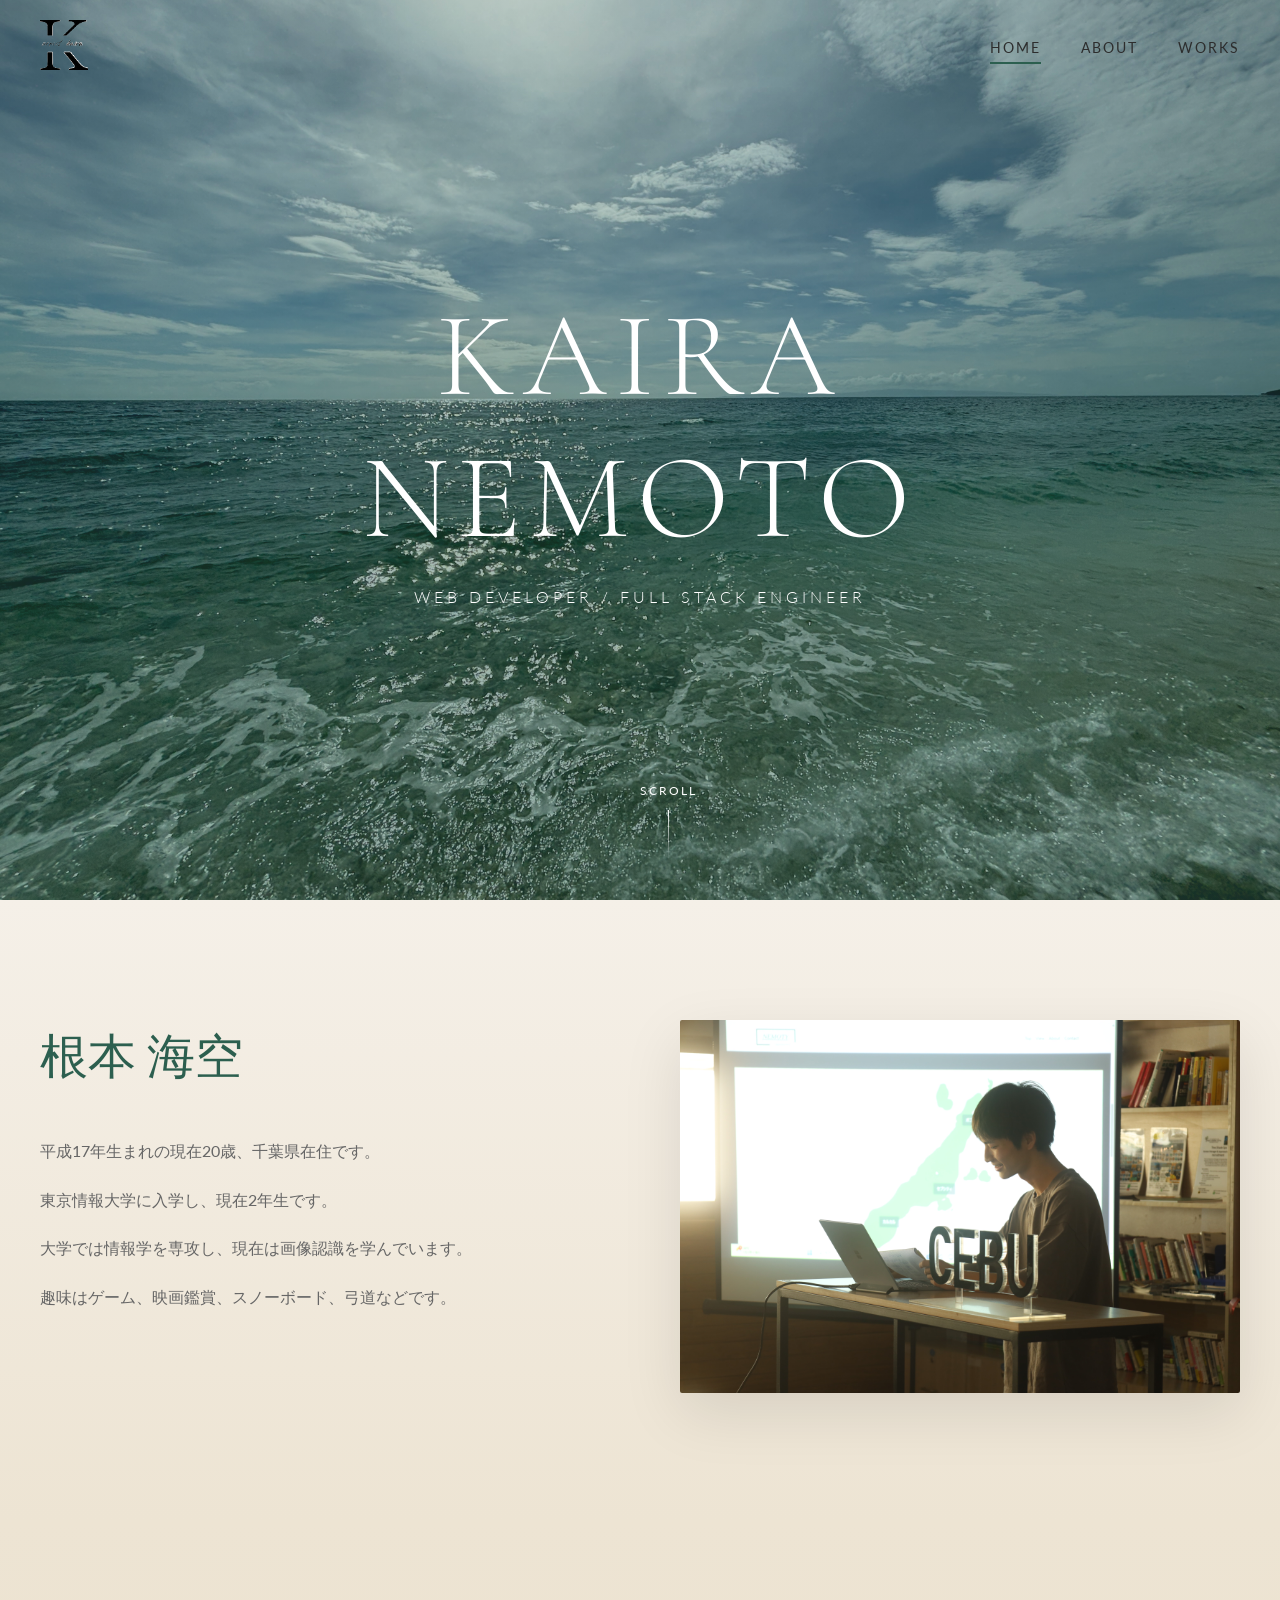
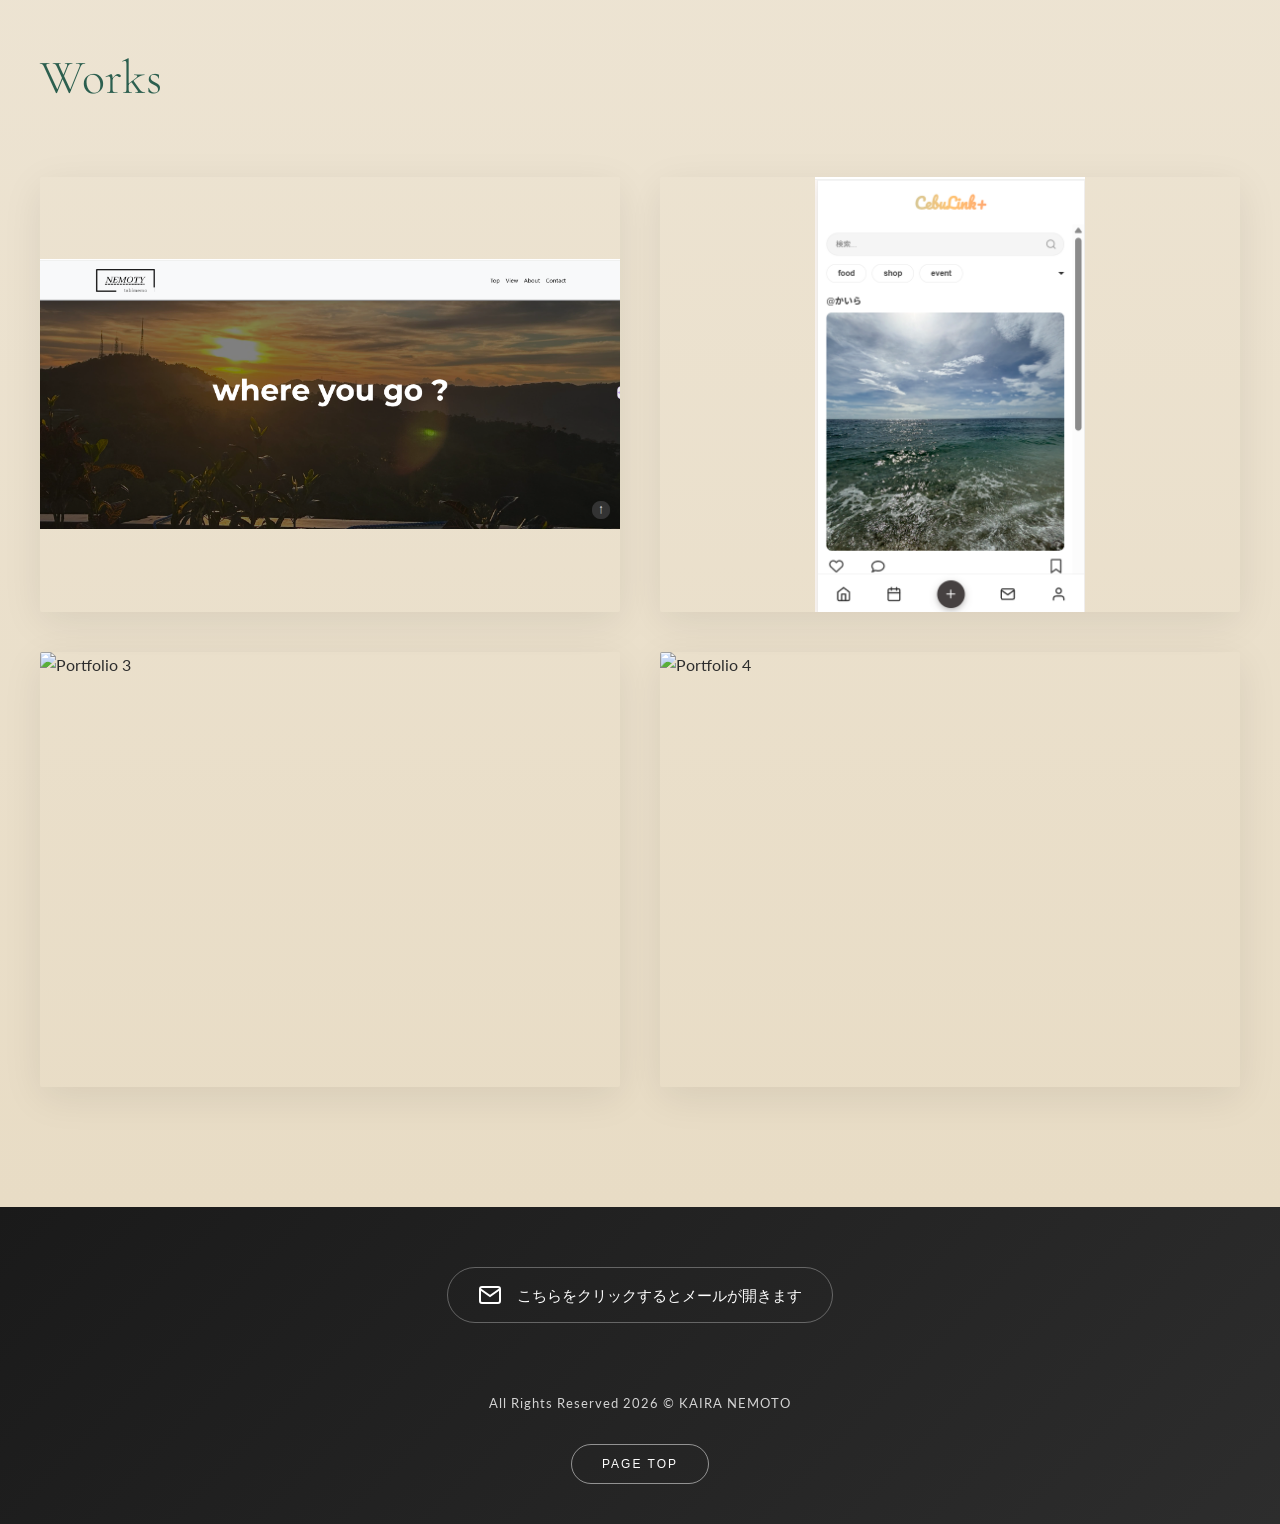
==== index.html @ 23ce1821 "Add files via upload" ====
<!DOCTYPE html>
<html lang="ja">

<head>
    <meta charset="UTF-8">
    <meta name="viewport" content="width=device-width, initial-scale=1.0">
    <title>KAIRA NEMOTO - site</title>
    <link rel="stylesheet" href="assets/css/style.css">
    <link rel="preconnect" href="https://fonts.googleapis.com">
    <link rel="preconnect" href="https://fonts.gstatic.com" crossorigin>
    <link
        href="https://fonts.googleapis.com/css2?family=Cormorant+Garamond:wght@300;400;500;600&family=Lato:wght@300;400;700&display=swap"
        rel="stylesheet">
</head>

<body>
    <!-- Loading Screen -->
    <div class="loading-screen" id="loadingScreen">
        <div class="loading-content">
            <div class="loading-spinner"></div>
        </div>
    </div>

    <!-- Header -->
    <header class="header" id="header">
        <div class="header-container">
            <a href="#home" class="logo">
                <img src="assets/img/logo.png" alt="K Logo">
            </a>
            <nav class="nav">
                <a href="#home" class="nav-link active">Home</a>
                <a href="#about" class="nav-link">About</a>
                <a href="#works" class="nav-link">Works</a>
            </nav>
        </div>
    </header>

    <!-- Main Content -->
    <main>
        <!-- Home Section -->
        <section id="home" class="hero">
            <div class="hero-image">
                <img src="assets/img/mainimg.jpeg" alt="Ocean">
            </div>
            <div class="hero-content">
                <h1 class="hero-title">
                    <span class="hero-title-line">KAIRA</span>
                    <span class="hero-title-line">NEMOTO</span>
                </h1>
                <p class="hero-subtitle">Web Developer / full stack engineer</p>
            </div>
            <div class="scroll-indicator">
                <span>Scroll</span>
                <div class="scroll-line"></div>
            </div>
        </section>

        <!-- About Section -->
        <section id="about" class="about">
            <div class="about-container">
                <div class="about-text">
                    <h2 class="section-title">根本 海空</h2>
                    <div class="about-content">
                        <p>平成17年生まれの現在20歳、千葉県在住です。</p>
                        <p>東京情報大学に入学し、現在2年生です。</p>
                        <p>大学では情報学を専攻し、現在は画像認識を学んでいます。</p>
                        <p>趣味はゲーム、映画鑑賞、スノーボード、弓道などです。</p>
                    </div>
                </div>
                <div class="about-image">
                    <img src="assets/img/about.JPG" alt="About">
                </div>
            </div>
        </section>

        <!-- Works Section -->
        <section id="works" class="works">
            <div class="works-container">
                <h2 class="section-title">Works</h2>
                <div class="works-grid">
                    <div class="work-item">
                        <div class="work-image">
                            <img src="assets/img/work1.png" alt="Portfolio 1">
                        </div>
                        <div class="work-overlay">
                            <h3>Portfolio</h3>
                            <p>300以上</p>
                            <div class="work-icons">
                                <button class="work-icon" aria-label="View">
                                    <svg width="24" height="24" viewBox="0 0 24 24" fill="none" stroke="currentColor">
                                        <circle cx="11" cy="11" r="8" />
                                        <path d="m21 21-4.35-4.35" />
                                    </svg>
                                </button>
                                <button class="work-icon" aria-label="Mobile">
                                    <svg width="24" height="24" viewBox="0 0 24 24" fill="none" stroke="currentColor">
                                        <rect x="5" y="2" width="14" height="20" rx="2" ry="2" />
                                        <line x1="12" y1="18" x2="12.01" y2="18" />
                                    </svg>
                                </button>
                                <button class="work-icon" aria-label="Like">
                                    <svg width="24" height="24" viewBox="0 0 24 24" fill="none" stroke="currentColor">
                                        <path
                                            d="M20.84 4.61a5.5 5.5 0 0 0-7.78 0L12 5.67l-1.06-1.06a5.5 5.5 0 0 0-7.78 7.78l1.06 1.06L12 21.23l7.78-7.78 1.06-1.06a5.5 5.5 0 0 0 0-7.78z" />
                                    </svg>
                                </button>
                            </div>
                        </div>
                    </div>
                    <div class="work-item">
                        <div class="work-image">
                            <img src="assets/img/work2.png" alt="Production HASU">
                        </div>
                        <div class="work-overlay">
                            <h3>PRODUCTION HASU</h3>
                            <div class="work-icons">
                                <button class="work-icon" aria-label="View">
                                    <svg width="24" height="24" viewBox="0 0 24 24" fill="none" stroke="currentColor">
                                        <circle cx="11" cy="11" r="8" />
                                        <path d="m21 21-4.35-4.35" />
                                    </svg>
                                </button>
                                <button class="work-icon" aria-label="Mobile">
                                    <svg width="24" height="24" viewBox="0 0 24 24" fill="none" stroke="currentColor">
                                        <rect x="5" y="2" width="14" height="20" rx="2" ry="2" />
                                        <line x1="12" y1="18" x2="12.01" y2="18" />
                                    </svg>
                                </button>
                                <button class="work-icon" aria-label="Like">
                                    <svg width="24" height="24" viewBox="0 0 24 24" fill="none" stroke="currentColor">
                                        <path
                                            d="M20.84 4.61a5.5 5.5 0 0 0-7.78 0L12 5.67l-1.06-1.06a5.5 5.5 0 0 0-7.78 7.78l1.06 1.06L12 21.23l7.78-7.78 1.06-1.06a5.5 5.5 0 0 0 0-7.78z" />
                                    </svg>
                                </button>
                            </div>
                        </div>
                    </div>
                    <div class="work-item">
                        <div class="work-image">
                            <img src="work3.png" alt="Portfolio 3">
                        </div>
                        <div class="work-overlay">
                            <h3>Portfolio 3</h3>
                            <p>Coming Soon</p>
                            <div class="work-icons">
                                <button class="work-icon" aria-label="View">
                                    <svg width="24" height="24" viewBox="0 0 24 24" fill="none" stroke="currentColor">
                                        <circle cx="11" cy="11" r="8" />
                                        <path d="m21 21-4.35-4.35" />
                                    </svg>
                                </button>
                                <button class="work-icon" aria-label="Mobile">
                                    <svg width="24" height="24" viewBox="0 0 24 24" fill="none" stroke="currentColor">
                                        <rect x="5" y="2" width="14" height="20" rx="2" ry="2" />
                                        <line x1="12" y1="18" x2="12.01" y2="18" />
                                    </svg>
                                </button>
                                <button class="work-icon" aria-label="Like">
                                    <svg width="24" height="24" viewBox="0 0 24 24" fill="none" stroke="currentColor">
                                        <path
                                            d="M20.84 4.61a5.5 5.5 0 0 0-7.78 0L12 5.67l-1.06-1.06a5.5 5.5 0 0 0-7.78 7.78l1.06 1.06L12 21.23l7.78-7.78 1.06-1.06a5.5 5.5 0 0 0 0-7.78z" />
                                    </svg>
                                </button>
                            </div>
                        </div>
                    </div>
                    <div class="work-item">
                        <div class="work-image">
                            <img src="work4.png" alt="Portfolio 4">
                        </div>
                        <div class="work-overlay">
                            <h3>Portfolio 4</h3>
                            <p>In Progress</p>
                            <div class="work-icons">
                                <button class="work-icon" aria-label="View">
                                    <svg width="24" height="24" viewBox="0 0 24 24" fill="none" stroke="currentColor">
                                        <circle cx="11" cy="11" r="8" />
                                        <path d="m21 21-4.35-4.35" />
                                    </svg>
                                </button>
                                <button class="work-icon" aria-label="Mobile">
                                    <svg width="24" height="24" viewBox="0 0 24 24" fill="none" stroke="currentColor">
                                        <rect x="5" y="2" width="14" height="20" rx="2" ry="2" />
                                        <line x1="12" y1="18" x2="12.01" y2="18" />
                                    </svg>
                                </button>
                                <button class="work-icon" aria-label="Like">
                                    <svg width="24" height="24" viewBox="0 0 24 24" fill="none" stroke="currentColor">
                                        <path
                                            d="M20.84 4.61a5.5 5.5 0 0 0-7.78 0L12 5.67l-1.06-1.06a5.5 5.5 0 0 0-7.78 7.78l1.06 1.06L12 21.23l7.78-7.78 1.06-1.06a5.5 5.5 0 0 0 0-7.78z" />
                                    </svg>
                                </button>
                            </div>
                        </div>
                    </div>
                </div>
            </div>
        </section>
    </main>

    <!-- Footer -->
    <footer class="footer">
        <div class="footer-container">
            <a href="mailto:j24263nk@edu.tuis.ac.jp" class="footer-email">
                <svg class="email-icon" width="32" height="32" viewBox="0 0 24 24" fill="none" stroke="currentColor">
                    <path d="M4 4h16c1.1 0 2 .9 2 2v12c0 1.1-.9 2-2 2H4c-1.1 0-2-.9-2-2V6c0-1.1.9-2 2-2z" />
                    <polyline points="22,6 12,13 2,6" />
                </svg>
                <span>こちらをクリックするとメールが開きます</span>
            </a>
            <p class="copyright">All Rights Reserved 2026 © KAIRA NEMOTO</p>
            <button class="page-top" id="pageTop">Page Top</button>
        </div>
    </footer>

    <script src="assets/js/script.js"></script>
</body>

</html>
---- assets/css/style.css ----
:root {
    --color-primary: #2c5f4f;
    --color-secondary: #7ba393;
    --color-accent: #d4a574;
    --color-text: #2d2d2d;
    --color-text-light: #666;
    --color-bg: #fdfbf7;
    --color-white: #ffffff;
    --font-display: 'Cormorant Garamond', serif;
    --font-body: 'Lato', sans-serif;
    --transition: all 0.6s cubic-bezier(0.16, 1, 0.3, 1);
}

* {
    margin: 0;
    padding: 0;
    box-sizing: border-box;
}

html {
    scroll-behavior: smooth;
}

body {
    font-family: var(--font-body);
    color: var(--color-text);
    background-color: var(--color-bg);
    line-height: 1.6;
    overflow-x: hidden;
}

/* Loading Screen */
.loading-screen {
    position: fixed;
    top: 0;
    left: 0;
    width: 100%;
    height: 100vh;
    background: linear-gradient(180deg, rgba(44, 95, 79, 0.25) 0%, rgba(44, 95, 79, 0.45) 100%);
    backdrop-filter: blur(10px);
    display: flex;
    align-items: center;
    justify-content: center;
    z-index: 9999;
    transition: opacity 0.8s ease, visibility 0.8s ease;
    overflow: hidden;
}

.loading-screen.hidden {
    opacity: 0;
    visibility: hidden;
}

.loading-screen.hidden {
    opacity: 0;
}

.loading-screen.hidden .loading-content {
    opacity: 0;
    transform: scale(0.98);
}

.loading-content {
    text-align: center;
    position: relative;
    z-index: 2;
    transition: opacity 0.6s ease, transform 0.6s ease;
}

.loading-spinner {
    margin-top: 30px;
    width: 50px;
    height: 50px;
    border: 3px solid var(--color-secondary);
    border-top-color: var(--color-primary);
    border-radius: 50%;
    animation: spin 1s linear infinite;
    margin-left: auto;
    margin-right: auto;
}

@keyframes spin {
    to {
        transform: rotate(360deg);
    }
}

/* Header */
.header {
    position: fixed;
    top: 0;
    left: 0;
    width: 100%;
    z-index: 1000;
    padding: 20px 0;
    background-color: transparent;
    transition: var(--transition);
}

.header.scrolled {
    background-color: rgba(253, 251, 247, 0.95);
    backdrop-filter: blur(10px);
    box-shadow: 0 2px 20px rgba(0, 0, 0, 0.05);
    padding: 15px 0;
}

.header-container {
    max-width: 1400px;
    margin: 0 auto;
    padding: 0 40px;
    display: flex;
    justify-content: space-between;
    align-items: center;
}

.logo img {
    height: 50px;
    width: auto;
    transition: var(--transition);
}

.header.scrolled .logo img {
    height: 40px;
}

.nav {
    display: flex;
    gap: 40px;
}

.nav-link {
    color: var(--color-text);
    text-decoration: none;
    font-size: 14px;
    letter-spacing: 2px;
    text-transform: uppercase;
    font-weight: 400;
    position: relative;
    transition: var(--transition);
}

.nav-link::after {
    content: '';
    position: absolute;
    bottom: -5px;
    left: 0;
    width: 0;
    height: 2px;
    background-color: var(--color-primary);
    transition: var(--transition);
}

.nav-link:hover::after,
.nav-link.active::after {
    width: 100%;
}

/* Hero Section */
.hero {
    position: relative;
    height: 100vh;
    display: flex;
    align-items: center;
    justify-content: center;
    overflow: hidden;
}

.hero-image {
    position: absolute;
    top: 0;
    left: 0;
    width: 100%;
    height: 100%;
    z-index: 1;
}

.hero-image::after {
    content: '';
    position: absolute;
    top: 0;
    left: 0;
    width: 100%;
    height: 100%;
    background: linear-gradient(180deg, rgba(44, 95, 79, 0.3) 0%, rgba(44, 95, 79, 0.5) 100%);
}

.hero-image img {
    width: 100%;
    height: 100%;
    object-fit: cover;
    animation: slowZoom 20s ease infinite alternate;
}

@keyframes slowZoom {
    0% {
        transform: scale(1);
    }
    100% {
        transform: scale(1.1);
    }
}

.hero-content {
    position: relative;
    z-index: 2;
    text-align: center;
    color: var(--color-white);
}

.hero-title {
    font-family: var(--font-display);
    font-size: clamp(60px, 10vw, 120px);
    font-weight: 300;
    letter-spacing: 8px;
    line-height: 1.1;
    margin-bottom: 20px;
    display: flex;
    flex-direction: column;
    gap: 10px;
}

.hero-title-line {
    display: block;
    animation: fadeInUp 1s ease forwards;
    opacity: 0;
}

.hero-title-line:nth-child(1) {
    animation-delay: 0.3s;
}

.hero-title-line:nth-child(2) {
    animation-delay: 0.5s;
}

@keyframes fadeInUp {
    from {
        opacity: 0;
        transform: translateY(30px);
    }
    to {
        opacity: 1;
        transform: translateY(0);
    }
}

.hero-subtitle {
    font-size: 16px;
    letter-spacing: 4px;
    text-transform: uppercase;
    font-weight: 300;
    animation: fadeInUp 1s ease 0.7s forwards;
    opacity: 0;
}

.scroll-indicator {
    position: absolute;
    bottom: 40px;
    left: 50%;
    transform: translateX(-50%);
    z-index: 2;
    color: var(--color-white);
    display: flex;
    flex-direction: column;
    align-items: center;
    gap: 10px;
    animation: fadeInUp 1s ease 1s forwards;
    opacity: 0;
}

.scroll-indicator span {
    font-size: 12px;
    letter-spacing: 2px;
    text-transform: uppercase;
}

.scroll-line {
    width: 1px;
    height: 50px;
    background: linear-gradient(180deg, var(--color-white) 0%, transparent 100%);
    animation: scrollDown 2s ease infinite;
}

@keyframes scrollDown {
    0% {
        transform: translateY(0);
        opacity: 0;
    }
    50% {
        opacity: 1;
    }
    100% {
        transform: translateY(20px);
        opacity: 0;
    }
}

/* About Section */
.about {
    padding: 120px 40px;
    background: linear-gradient(180deg, #f5f0e8 0%, #ede4d3 100%);
}

.about-container {
    max-width: 1200px;
    margin: 0 auto;
    display: grid;
    grid-template-columns: 1fr 1fr;
    gap: 80px;
    align-items: start;
}

.section-title {
    font-family: var(--font-display);
    font-size: clamp(36px, 5vw, 48px);
    font-weight: 300;
    margin-bottom: 40px;
    color: var(--color-primary);
}

.about-content p {
    margin-bottom: 20px;
    font-size: 16px;
    line-height: 1.8;
    color: var(--color-text-light);
}

.about-details {
    margin-top: 50px;
    display: flex;
    flex-direction: column;
    gap: 30px;
}

.detail-item h3 {
    font-family: var(--font-body);
    font-size: 14px;
    font-weight: 700;
    letter-spacing: 2px;
    text-transform: uppercase;
    color: var(--color-primary);
    margin-bottom: 8px;
}

.detail-item p {
    margin: 0;
    font-size: 15px;
}

.about-image {
    position: sticky;
    top: 100px;
}

.about-image img {
    width: 100%;
    height: auto;
    object-fit: cover;
    border-radius: 2px;
    box-shadow: 0 20px 60px rgba(0, 0, 0, 0.1);
}

/* Works Section */
.works {
    padding: 120px 40px;
    background: linear-gradient(180deg, #ede4d3 0%, #e8dcc5 100%);
}

.works-container {
    max-width: 1400px;
    margin: 0 auto;
}

.works-grid {
    display: grid;
    grid-template-columns: repeat(2, 1fr);
    gap: 40px;
    margin-top: 60px;
}

.work-item {
    position: relative;
    aspect-ratio: 4/3;
    overflow: hidden;
    cursor: pointer;
    border-radius: 2px;
    box-shadow: 0 10px 40px rgba(0, 0, 0, 0.08);
    transition: var(--transition);
}

.work-item:hover {
    transform: translateY(-10px);
    box-shadow: 0 20px 60px rgba(0, 0, 0, 0.15);
}

.work-image {
    width: 100%;
    height: 100%;
}

.work-image img {
    width: 100%;
    height: 100%;
    object-fit: contain;
    transition: var(--transition);
}

.work-item:hover .work-image img {
    transform: scale(1.05);
}

.work-overlay {
    position: absolute;
    top: 0;
    left: 0;
    width: 100%;
    height: 100%;
    background: linear-gradient(180deg, rgba(44, 95, 79, 0.8) 0%, rgba(44, 95, 79, 0.95) 100%);
    display: flex;
    flex-direction: column;
    align-items: center;
    justify-content: center;
    gap: 15px;
    opacity: 0;
    transition: var(--transition);
    padding: 30px;
}

.work-item:hover .work-overlay {
    opacity: 1;
}

.work-overlay h3 {
    font-family: var(--font-display);
    font-size: 28px;
    font-weight: 400;
    color: var(--color-white);
    text-align: center;
}

.work-overlay p {
    font-size: 14px;
    color: rgba(255, 255, 255, 0.8);
    letter-spacing: 1px;
}

.work-icons {
    display: flex;
    gap: 20px;
    margin-top: 20px;
}

.work-icon {
    width: 44px;
    height: 44px;
    border: 1px solid rgba(255, 255, 255, 0.3);
    background-color: transparent;
    border-radius: 50%;
    display: flex;
    align-items: center;
    justify-content: center;
    color: var(--color-white);
    cursor: pointer;
    transition: var(--transition);
}

.work-icon:hover {
    background-color: var(--color-white);
    color: var(--color-primary);
    border-color: var(--color-white);
    transform: scale(1.1);
}

.work-icon svg {
    width: 20px;
    height: 20px;
    stroke-width: 2;
}

/* Footer */
.footer {
    background: linear-gradient(135deg, #1a1a1a 0%, #2d2d2d 100%);
    padding: 60px 40px 40px;
    color: var(--color-white);
    font-family: var(--font-body);
}

.footer-container {
    max-width: 1200px;
    margin: 0 auto;
    text-align: center;
}

.footer-email {
    display: inline-flex;
    align-items: center;
    gap: 15px;
    color: var(--color-white);
    text-decoration: none;
    font-size: 15px;
    margin-bottom: 30px;
    transition: var(--transition);
    padding: 15px 30px;
    border: 1px solid rgba(255, 255, 255, 0.3);
    border-radius: 50px;
}

.footer-email:hover {
    background-color: rgba(255, 255, 255, 0.1);
    transform: translateY(-3px);
}

.email-icon {
    width: 24px;
    height: 24px;
    stroke-width: 2;
}

.copyright {
    font-size: 13px;
    margin-top: 40px;
    opacity: 0.8;
    letter-spacing: 1px;
}

.page-top {
    margin-top: 30px;
    padding: 12px 30px;
    background-color: transparent;
    border: 1px solid rgba(255, 255, 255, 0.5);
    color: var(--color-white);
    font-size: 12px;
    letter-spacing: 2px;
    text-transform: uppercase;
    cursor: pointer;
    transition: var(--transition);
    border-radius: 30px;
}

.page-top:hover {
    background-color: var(--color-white);
    color: #1a1a1a;
    transform: translateY(-3px);
}

/* Responsive */
@media (max-width: 1024px) {
    .about-container {
        grid-template-columns: 1fr;
        gap: 50px;
    }
    
    .about-image {
        position: relative;
        top: 0;
    }
    
    .works-grid {
        grid-template-columns: 1fr;
    }
}

@media (max-width: 768px) {
    .header-container {
        padding: 0 20px;
    }
    
    .nav {
        gap: 20px;
    }
    
    .nav-link {
        font-size: 12px;
    }
    
    .hero-title {
        letter-spacing: 4px;
    }
    
    .about,
    .works {
        padding: 80px 20px;
    }
    
    .works-grid {
        gap: 30px;
    }
    
    .footer {
        padding: 40px 20px 30px;
    }
}
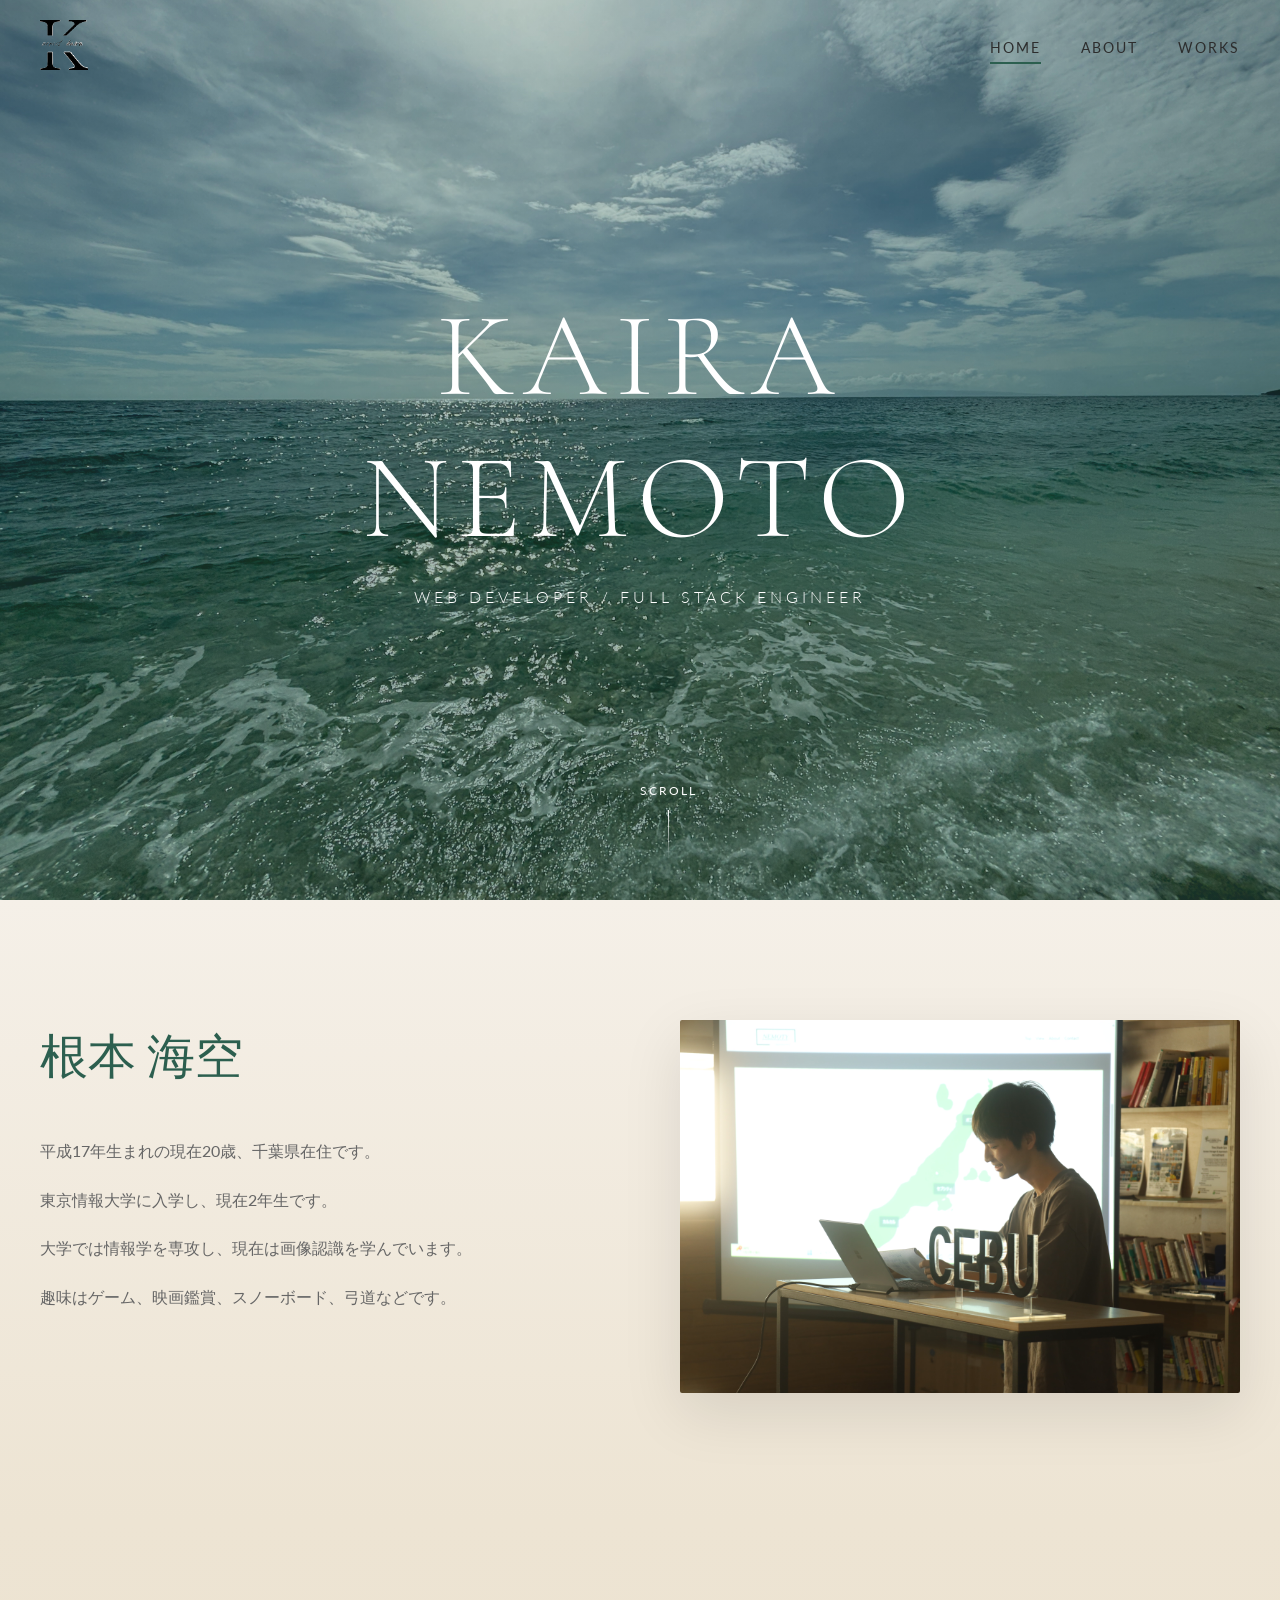
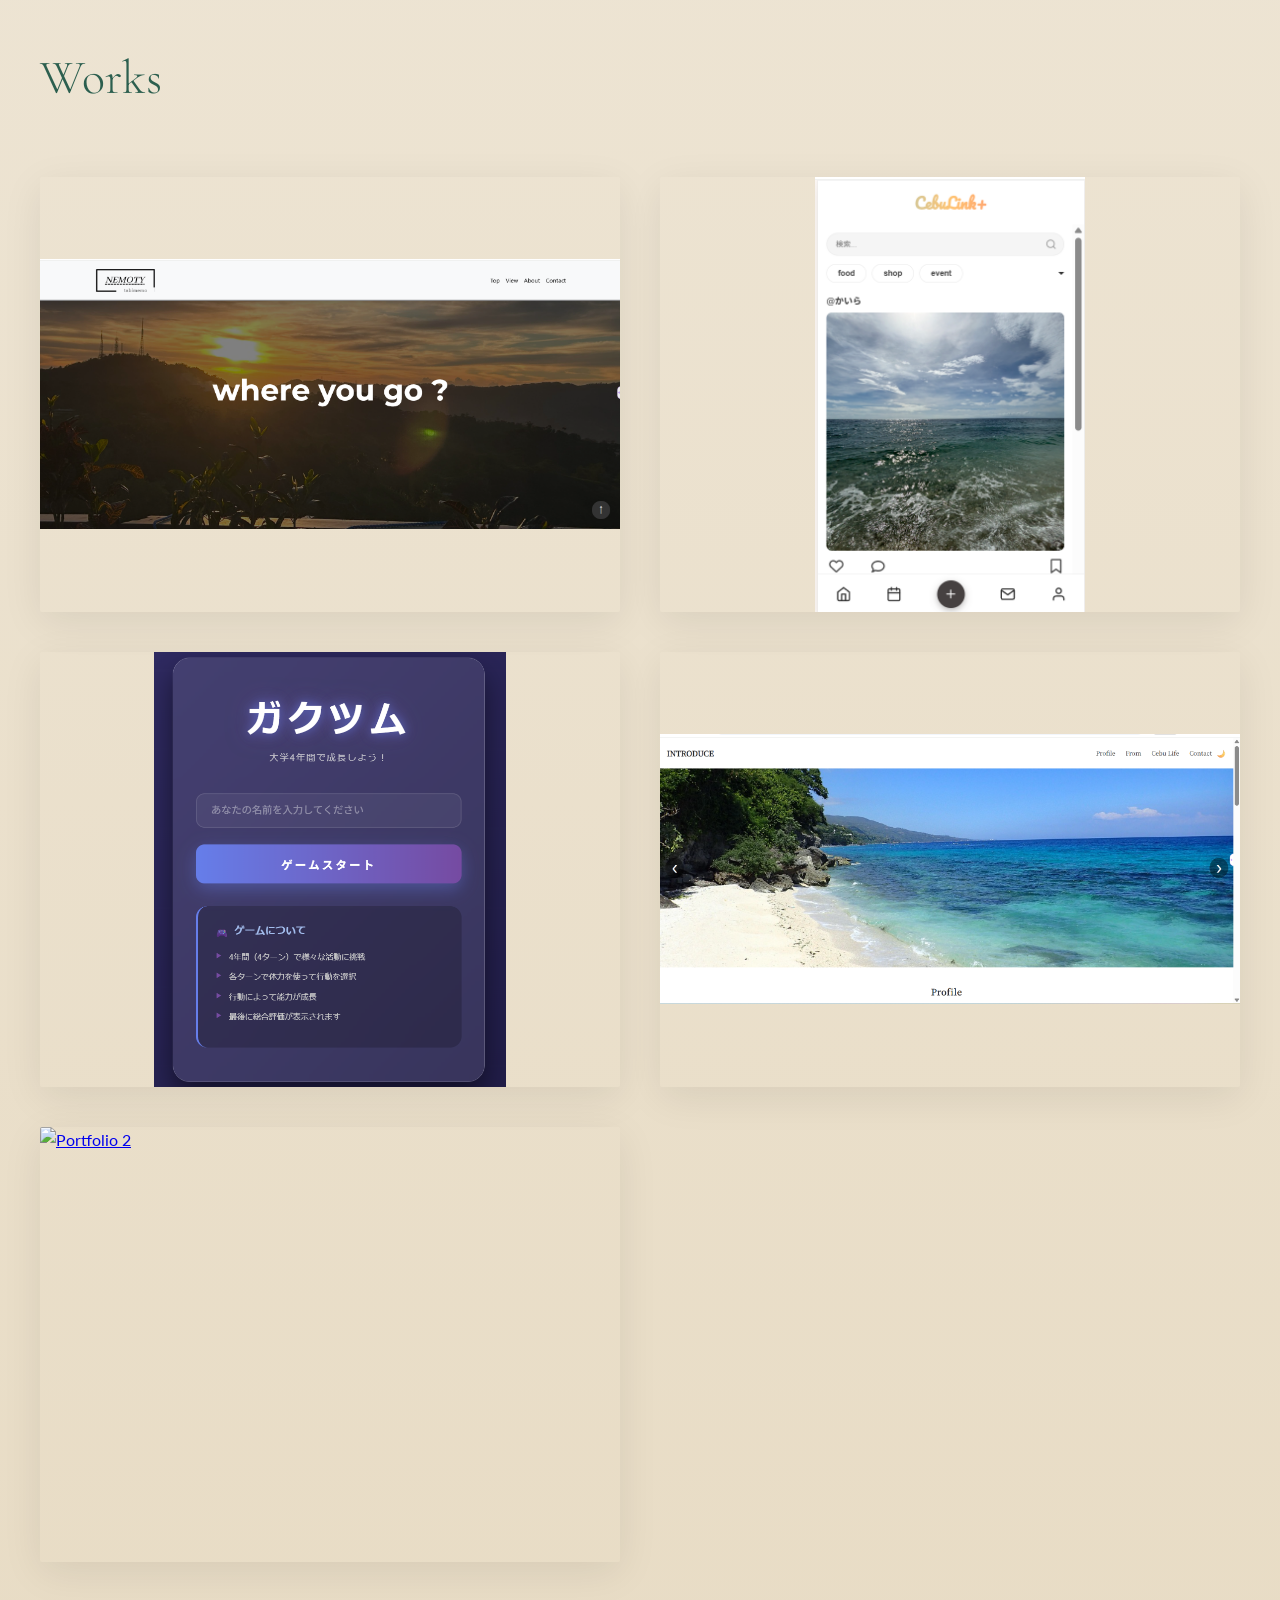
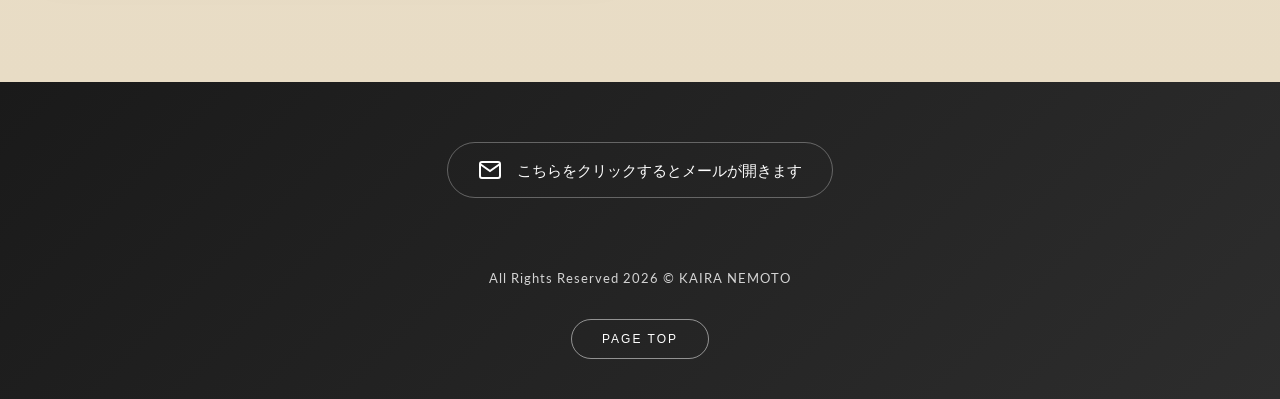
==== commit 4f5b8395: "repair syusei" ====
--- a/index.html
+++ b/index.html
@@ -1,219 +1,244 @@
-<!DOCTYPE html>
+<!doctype html>
 <html lang="ja">
-
-<head>
-    <meta charset="UTF-8">
-    <meta name="viewport" content="width=device-width, initial-scale=1.0">
+  <head>
+    <meta charset="UTF-8" />
+    <meta name="viewport" content="width=device-width, initial-scale=1.0" />
     <title>KAIRA NEMOTO - site</title>
-    <link rel="stylesheet" href="assets/css/style.css">
-    <link rel="preconnect" href="https://fonts.googleapis.com">
-    <link rel="preconnect" href="https://fonts.gstatic.com" crossorigin>
+    <link rel="stylesheet" href="assets/css/style.css" />
+    <link rel="preconnect" href="https://fonts.googleapis.com" />
+    <link rel="preconnect" href="https://fonts.gstatic.com" crossorigin />
     <link
-        href="https://fonts.googleapis.com/css2?family=Cormorant+Garamond:wght@300;400;500;600&family=Lato:wght@300;400;700&display=swap"
-        rel="stylesheet">
-</head>
-
-<body>
+      href="https://fonts.googleapis.com/css2?family=Cormorant+Garamond:wght@300;400;500;600&family=Lato:wght@300;400;700&display=swap"
+      rel="stylesheet"
+    />
+  </head>
+
+  <body>
     <!-- Loading Screen -->
     <div class="loading-screen" id="loadingScreen">
-        <div class="loading-content">
-            <div class="loading-spinner"></div>
-        </div>
+      <div class="loading-content">
+        <div class="loading-spinner"></div>
+      </div>
     </div>
-
     <!-- Header -->
     <header class="header" id="header">
-        <div class="header-container">
-            <a href="#home" class="logo">
-                <img src="assets/img/logo.png" alt="K Logo">
-            </a>
-            <nav class="nav">
-                <a href="#home" class="nav-link active">Home</a>
-                <a href="#about" class="nav-link">About</a>
-                <a href="#works" class="nav-link">Works</a>
-            </nav>
-        </div>
+      <div class="header-container">
+        <a href="#home" class="logo">
+          <img src="assets/img/logo.png" alt="K Logo" />
+        </a>
+        <nav class="nav">
+          <a href="#home" class="nav-link active">Home</a>
+          <a href="#about" class="nav-link">About</a>
+          <a href="#works" class="nav-link">Works</a>
+        </nav>
+      </div>
     </header>
 
     <!-- Main Content -->
     <main>
-        <!-- Home Section -->
-        <section id="home" class="hero">
-            <div class="hero-image">
-                <img src="assets/img/mainimg.jpeg" alt="Ocean">
+      <!-- Home Section -->
+      <section id="home" class="hero">
+        <div class="hero-image">
+          <img src="assets/img/mainimg.jpeg" alt="Ocean" />
+        </div>
+        <div class="hero-content">
+          <h1 class="hero-title">
+            <span class="hero-title-line">KAIRA</span>
+            <span class="hero-title-line">NEMOTO</span>
+          </h1>
+          <p class="hero-subtitle">Web Developer / full stack engineer</p>
+        </div>
+        <div class="scroll-indicator">
+          <span>Scroll</span>
+          <div class="scroll-line"></div>
+        </div>
+      </section>
+
+      <!-- About Section -->
+      <section id="about" class="about">
+        <div class="about-container">
+          <div class="about-text">
+            <h2 class="section-title">根本 海空</h2>
+            <div class="about-content">
+              <p>平成17年生まれの現在20歳、千葉県在住です。</p>
+              <p>東京情報大学に入学し、現在2年生です。</p>
+              <p>大学では情報学を専攻し、現在は画像認識を学んでいます。</p>
+              <p>趣味はゲーム、映画鑑賞、スノーボード、弓道などです。</p>
             </div>
-            <div class="hero-content">
-                <h1 class="hero-title">
-                    <span class="hero-title-line">KAIRA</span>
-                    <span class="hero-title-line">NEMOTO</span>
-                </h1>
-                <p class="hero-subtitle">Web Developer / full stack engineer</p>
+          </div>
+          <div class="about-image">
+            <img src="assets/img/about.JPG" alt="About" />
+          </div>
+        </div>
+      </section>
+
+      <!-- Works Section -->
+      <section id="works" class="works">
+        <div class="works-container">
+          <h2 class="section-title">Works</h2>
+          <div class="works-grid">
+            <a href="assets/next/work1.html">
+              <div class="work-item">
+                <div class="work-image">
+                  <img src="assets/img/work1.png" alt="Portfolio 1" />
+                </div>
+                <div class="work-overlay">
+                  <h3>my website</h3>
+                  <p>フィリピン（セブ）紹介サイト</p>
+                </div>
+              </div>
+            </a>
+            <a href="assets/next/work2.html">
+              <div class="work-item">
+                <div class="work-image">
+                  <img src="assets/img/work2.png" alt="Portfolio 2" />
+                </div>
+                <div class="work-overlay">
+                  <h3>Cebulink+</h3>
+                  <p>留学生専用SNS</p>
+                </div>
+              </div>
+            </a>
+            <a href="assets/next/work3.html">
+            <div class="work-item">
+              <div class="work-image">
+                <img src="assets/img/work3.png" alt="Portfolio 3" />
+              </div>
+              <div class="work-overlay">
+                <h3>Portfolio 3</h3>
+                <p>Coming Soon</p>
+                <div class="work-icons">
+                  <button class="work-icon" aria-label="View">
+                    <svg
+                      width="24"
+                      height="24"
+                      viewBox="0 0 24 24"
+                      fill="none"
+                      stroke="currentColor"
+                    >
+                      <circle cx="11" cy="11" r="8" />
+                      <path d="m21 21-4.35-4.35" />
+                    </svg>
+                  </button>
+                  <button class="work-icon" aria-label="Mobile">
+                    <svg
+                      width="24"
+                      height="24"
+                      viewBox="0 0 24 24"
+                      fill="none"
+                      stroke="currentColor"
+                    >
+                      <rect x="5" y="2" width="14" height="20" rx="2" ry="2" />
+                      <line x1="12" y1="18" x2="12.01" y2="18" />
+                    </svg>
+                  </button>
+                  <button class="work-icon" aria-label="Like">
+                    <svg
+                      width="24"
+                      height="24"
+                      viewBox="0 0 24 24"
+                      fill="none"
+                      stroke="currentColor"
+                    >
+                      <path
+                        d="M20.84 4.61a5.5 5.5 0 0 0-7.78 0L12 5.67l-1.06-1.06a5.5 5.5 0 0 0-7.78 7.78l1.06 1.06L12 21.23l7.78-7.78 1.06-1.06a5.5 5.5 0 0 0 0-7.78z"
+                      />
+                    </svg>
+                  </button>
+                </div>
+              </div>
             </div>
-            <div class="scroll-indicator">
-                <span>Scroll</span>
-                <div class="scroll-line"></div>
+            </a>
+            <a href="assets/next/work4.html">
+            <div class="work-item">
+              <div class="work-image">
+                <img src="assets/img/work4.png" alt="Portfolio 4" />
+              </div>
+              <div class="work-overlay">
+                <h3>Portfolio 4</h3>
+                <p>Coming soon</p>
+                <div class="work-icons">
+                  <button class="work-icon" aria-label="View">
+                    <svg
+                      width="24"
+                      height="24"
+                      viewBox="0 0 24 24"
+                      fill="none"
+                      stroke="currentColor"
+                    >
+                      <circle cx="11" cy="11" r="8" />
+                      <path d="m21 21-4.35-4.35" />
+                    </svg>
+                  </button>
+                  <button class="work-icon" aria-label="Mobile">
+                    <svg
+                      width="24"
+                      height="24"
+                      viewBox="0 0 24 24"
+                      fill="none"
+                      stroke="currentColor"
+                    >
+                      <rect x="5" y="2" width="14" height="20" rx="2" ry="2" />
+                      <line x1="12" y1="18" x2="12.01" y2="18" />
+                    </svg>
+                  </button>
+                  <button class="work-icon" aria-label="Like">
+                    <svg
+                      width="24"
+                      height="24"
+                      viewBox="0 0 24 24"
+                      fill="none"
+                      stroke="currentColor"
+                    >
+                      <path
+                        d="M20.84 4.61a5.5 5.5 0 0 0-7.78 0L12 5.67l-1.06-1.06a5.5 5.5 0 0 0-7.78 7.78l1.06 1.06L12 21.23l7.78-7.78 1.06-1.06a5.5 5.5 0 0 0 0-7.78z"
+                      />
+                    </svg>
+                  </button>
+                </div>
+              </div>
             </div>
-        </section>
-
-        <!-- About Section -->
-        <section id="about" class="about">
-            <div class="about-container">
-                <div class="about-text">
-                    <h2 class="section-title">根本 海空</h2>
-                    <div class="about-content">
-                        <p>平成17年生まれの現在20歳、千葉県在住です。</p>
-                        <p>東京情報大学に入学し、現在2年生です。</p>
-                        <p>大学では情報学を専攻し、現在は画像認識を学んでいます。</p>
-                        <p>趣味はゲーム、映画鑑賞、スノーボード、弓道などです。</p>
-                    </div>
-                </div>
-                <div class="about-image">
-                    <img src="assets/img/about.JPG" alt="About">
-                </div>
-            </div>
-        </section>
-
-        <!-- Works Section -->
-        <section id="works" class="works">
-            <div class="works-container">
-                <h2 class="section-title">Works</h2>
-                <div class="works-grid">
-                    <div class="work-item">
-                        <div class="work-image">
-                            <img src="assets/img/work1.png" alt="Portfolio 1">
-                        </div>
-                        <div class="work-overlay">
-                            <h3>Portfolio</h3>
-                            <p>300以上</p>
-                            <div class="work-icons">
-                                <button class="work-icon" aria-label="View">
-                                    <svg width="24" height="24" viewBox="0 0 24 24" fill="none" stroke="currentColor">
-                                        <circle cx="11" cy="11" r="8" />
-                                        <path d="m21 21-4.35-4.35" />
-                                    </svg>
-                                </button>
-                                <button class="work-icon" aria-label="Mobile">
-                                    <svg width="24" height="24" viewBox="0 0 24 24" fill="none" stroke="currentColor">
-                                        <rect x="5" y="2" width="14" height="20" rx="2" ry="2" />
-                                        <line x1="12" y1="18" x2="12.01" y2="18" />
-                                    </svg>
-                                </button>
-                                <button class="work-icon" aria-label="Like">
-                                    <svg width="24" height="24" viewBox="0 0 24 24" fill="none" stroke="currentColor">
-                                        <path
-                                            d="M20.84 4.61a5.5 5.5 0 0 0-7.78 0L12 5.67l-1.06-1.06a5.5 5.5 0 0 0-7.78 7.78l1.06 1.06L12 21.23l7.78-7.78 1.06-1.06a5.5 5.5 0 0 0 0-7.78z" />
-                                    </svg>
-                                </button>
-                            </div>
-                        </div>
-                    </div>
-                    <div class="work-item">
-                        <div class="work-image">
-                            <img src="assets/img/work2.png" alt="Production HASU">
-                        </div>
-                        <div class="work-overlay">
-                            <h3>PRODUCTION HASU</h3>
-                            <div class="work-icons">
-                                <button class="work-icon" aria-label="View">
-                                    <svg width="24" height="24" viewBox="0 0 24 24" fill="none" stroke="currentColor">
-                                        <circle cx="11" cy="11" r="8" />
-                                        <path d="m21 21-4.35-4.35" />
-                                    </svg>
-                                </button>
-                                <button class="work-icon" aria-label="Mobile">
-                                    <svg width="24" height="24" viewBox="0 0 24 24" fill="none" stroke="currentColor">
-                                        <rect x="5" y="2" width="14" height="20" rx="2" ry="2" />
-                                        <line x1="12" y1="18" x2="12.01" y2="18" />
-                                    </svg>
-                                </button>
-                                <button class="work-icon" aria-label="Like">
-                                    <svg width="24" height="24" viewBox="0 0 24 24" fill="none" stroke="currentColor">
-                                        <path
-                                            d="M20.84 4.61a5.5 5.5 0 0 0-7.78 0L12 5.67l-1.06-1.06a5.5 5.5 0 0 0-7.78 7.78l1.06 1.06L12 21.23l7.78-7.78 1.06-1.06a5.5 5.5 0 0 0 0-7.78z" />
-                                    </svg>
-                                </button>
-                            </div>
-                        </div>
-                    </div>
-                    <div class="work-item">
-                        <div class="work-image">
-                            <img src="work3.png" alt="Portfolio 3">
-                        </div>
-                        <div class="work-overlay">
-                            <h3>Portfolio 3</h3>
-                            <p>Coming Soon</p>
-                            <div class="work-icons">
-                                <button class="work-icon" aria-label="View">
-                                    <svg width="24" height="24" viewBox="0 0 24 24" fill="none" stroke="currentColor">
-                                        <circle cx="11" cy="11" r="8" />
-                                        <path d="m21 21-4.35-4.35" />
-                                    </svg>
-                                </button>
-                                <button class="work-icon" aria-label="Mobile">
-                                    <svg width="24" height="24" viewBox="0 0 24 24" fill="none" stroke="currentColor">
-                                        <rect x="5" y="2" width="14" height="20" rx="2" ry="2" />
-                                        <line x1="12" y1="18" x2="12.01" y2="18" />
-                                    </svg>
-                                </button>
-                                <button class="work-icon" aria-label="Like">
-                                    <svg width="24" height="24" viewBox="0 0 24 24" fill="none" stroke="currentColor">
-                                        <path
-                                            d="M20.84 4.61a5.5 5.5 0 0 0-7.78 0L12 5.67l-1.06-1.06a5.5 5.5 0 0 0-7.78 7.78l1.06 1.06L12 21.23l7.78-7.78 1.06-1.06a5.5 5.5 0 0 0 0-7.78z" />
-                                    </svg>
-                                </button>
-                            </div>
-                        </div>
-                    </div>
-                    <div class="work-item">
-                        <div class="work-image">
-                            <img src="work4.png" alt="Portfolio 4">
-                        </div>
-                        <div class="work-overlay">
-                            <h3>Portfolio 4</h3>
-                            <p>In Progress</p>
-                            <div class="work-icons">
-                                <button class="work-icon" aria-label="View">
-                                    <svg width="24" height="24" viewBox="0 0 24 24" fill="none" stroke="currentColor">
-                                        <circle cx="11" cy="11" r="8" />
-                                        <path d="m21 21-4.35-4.35" />
-                                    </svg>
-                                </button>
-                                <button class="work-icon" aria-label="Mobile">
-                                    <svg width="24" height="24" viewBox="0 0 24 24" fill="none" stroke="currentColor">
-                                        <rect x="5" y="2" width="14" height="20" rx="2" ry="2" />
-                                        <line x1="12" y1="18" x2="12.01" y2="18" />
-                                    </svg>
-                                </button>
-                                <button class="work-icon" aria-label="Like">
-                                    <svg width="24" height="24" viewBox="0 0 24 24" fill="none" stroke="currentColor">
-                                        <path
-                                            d="M20.84 4.61a5.5 5.5 0 0 0-7.78 0L12 5.67l-1.06-1.06a5.5 5.5 0 0 0-7.78 7.78l1.06 1.06L12 21.23l7.78-7.78 1.06-1.06a5.5 5.5 0 0 0 0-7.78z" />
-                                    </svg>
-                                </button>
-                            </div>
-                        </div>
-                    </div>
-                </div>
-            </div>
-        </section>
+            </a>
+            <a href="assets/next/work5.html">
+              <div class="work-item">
+                <div class="work-image">
+                  <img src="assets/img/work5.png" alt="Portfolio 2" />
+                </div>
+                <div class="work-overlay">
+                  <h3>to-do-list</h3>
+                  <p>to-do-list app</p>
+                </div>    
+              </div>
+            </a>
+          </div>
+        </div>
+      </section>
     </main>
 
     <!-- Footer -->
     <footer class="footer">
-        <div class="footer-container">
-            <a href="mailto:j24263nk@edu.tuis.ac.jp" class="footer-email">
-                <svg class="email-icon" width="32" height="32" viewBox="0 0 24 24" fill="none" stroke="currentColor">
-                    <path d="M4 4h16c1.1 0 2 .9 2 2v12c0 1.1-.9 2-2 2H4c-1.1 0-2-.9-2-2V6c0-1.1.9-2 2-2z" />
-                    <polyline points="22,6 12,13 2,6" />
-                </svg>
-                <span>こちらをクリックするとメールが開きます</span>
-            </a>
-            <p class="copyright">All Rights Reserved 2026 © KAIRA NEMOTO</p>
-            <button class="page-top" id="pageTop">Page Top</button>
-        </div>
+      <div class="footer-container">
+        <a href="mailto:j24263nk@edu.tuis.ac.jp" class="footer-email">
+          <svg
+            class="email-icon"
+            width="32"
+            height="32"
+            viewBox="0 0 24 24"
+            fill="none"
+            stroke="currentColor"
+          >
+            <path
+              d="M4 4h16c1.1 0 2 .9 2 2v12c0 1.1-.9 2-2 2H4c-1.1 0-2-.9-2-2V6c0-1.1.9-2 2-2z"
+            />
+            <polyline points="22,6 12,13 2,6" />
+          </svg>
+          <span>こちらをクリックするとメールが開きます</span>
+        </a>
+        <p class="copyright">All Rights Reserved 2026 © KAIRA NEMOTO</p>
+        <button class="page-top" id="pageTop">Page Top</button>
+      </div>
     </footer>
 
     <script src="assets/js/script.js"></script>
-</body>
-
-</html>+  </body>
+</html>
--- a/assets/css/style.css
+++ b/assets/css/style.css
@@ -424,6 +424,7 @@
     opacity: 0;
     transition: var(--transition);
     padding: 30px;
+    
 }
 
 .work-item:hover .work-overlay {
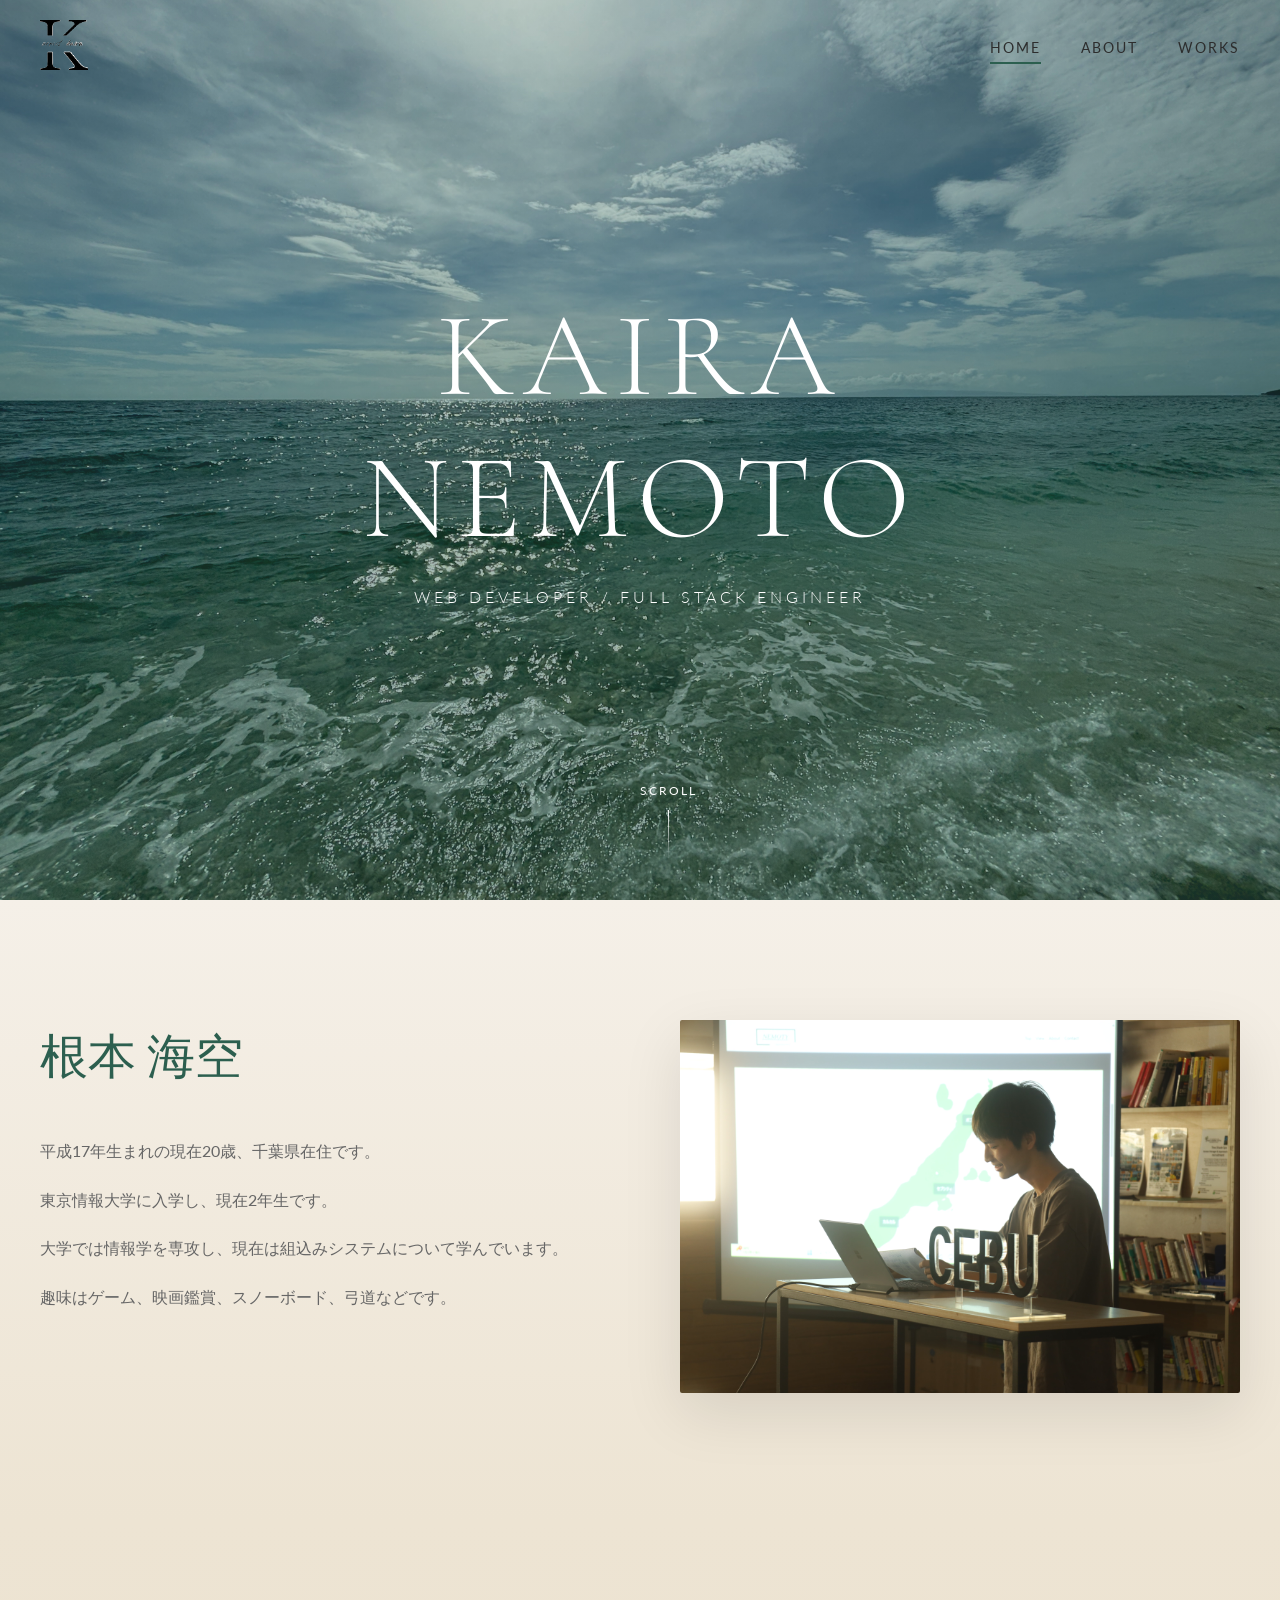
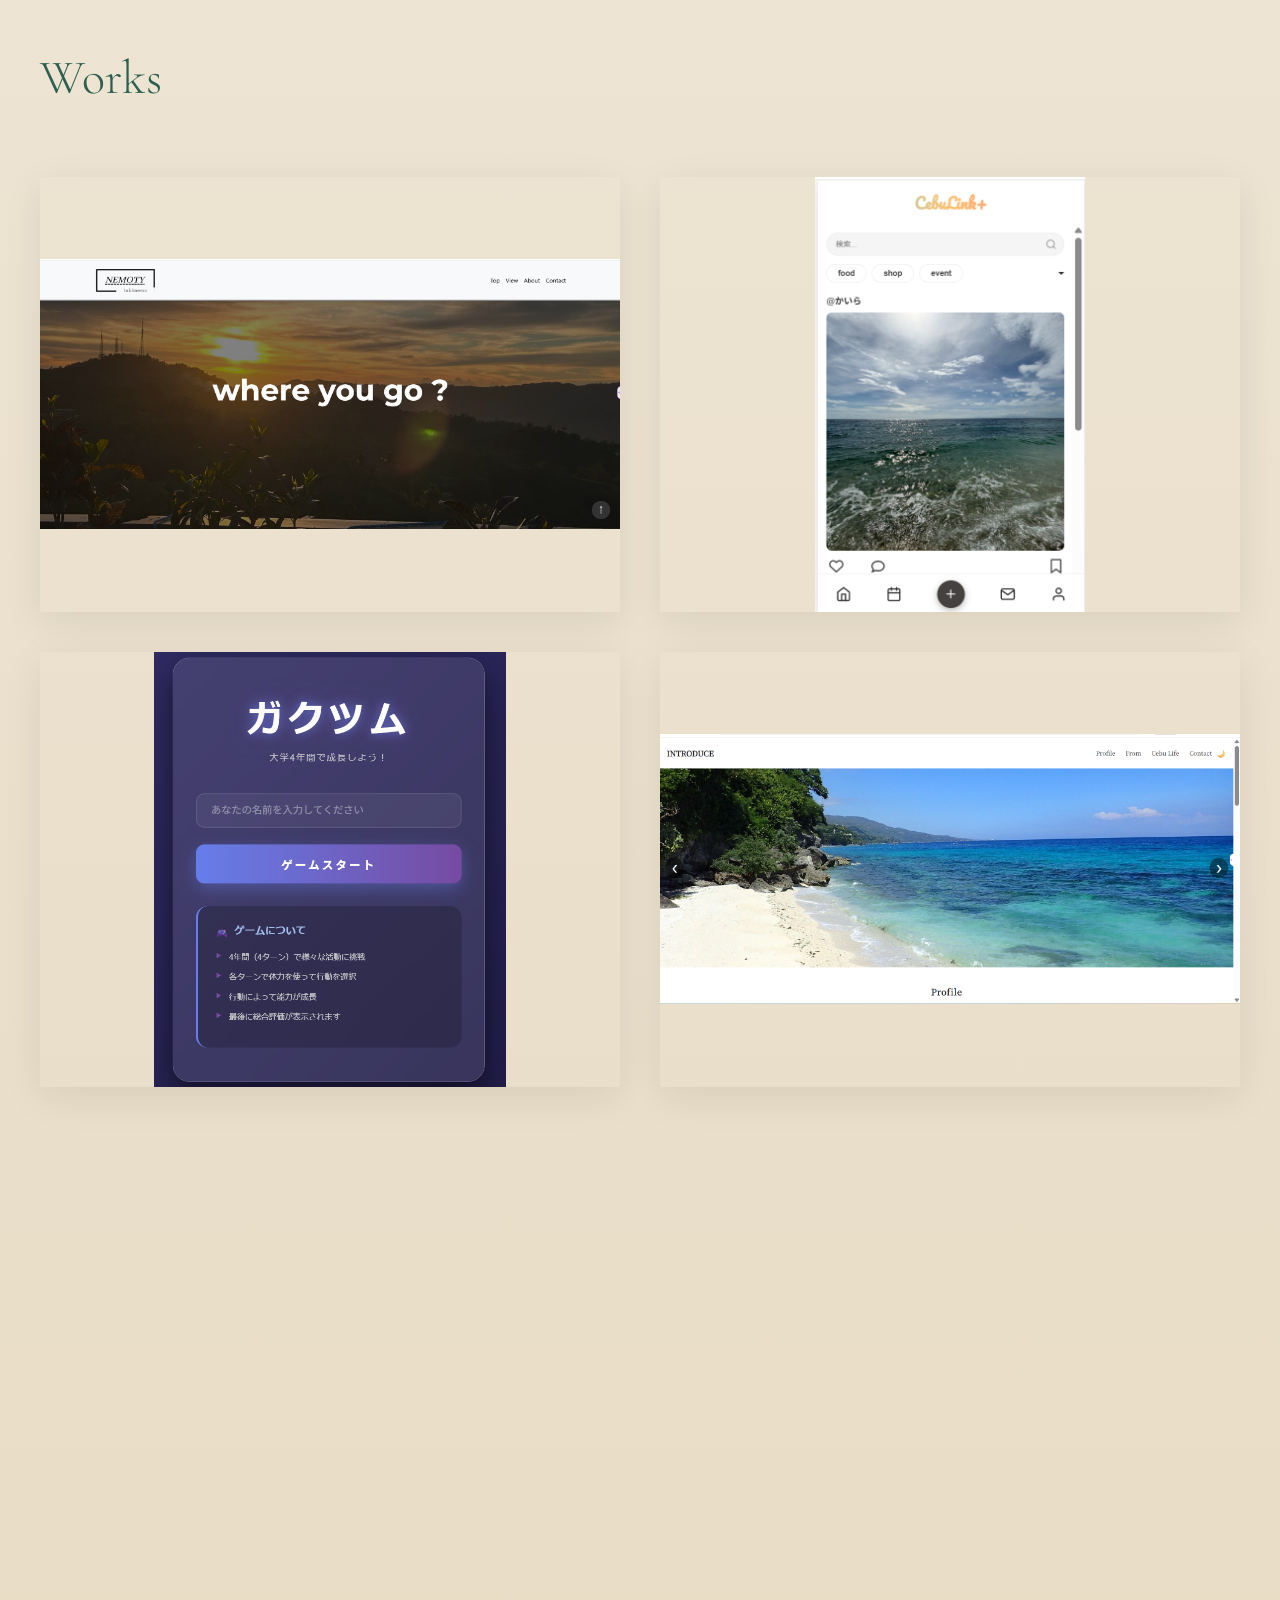
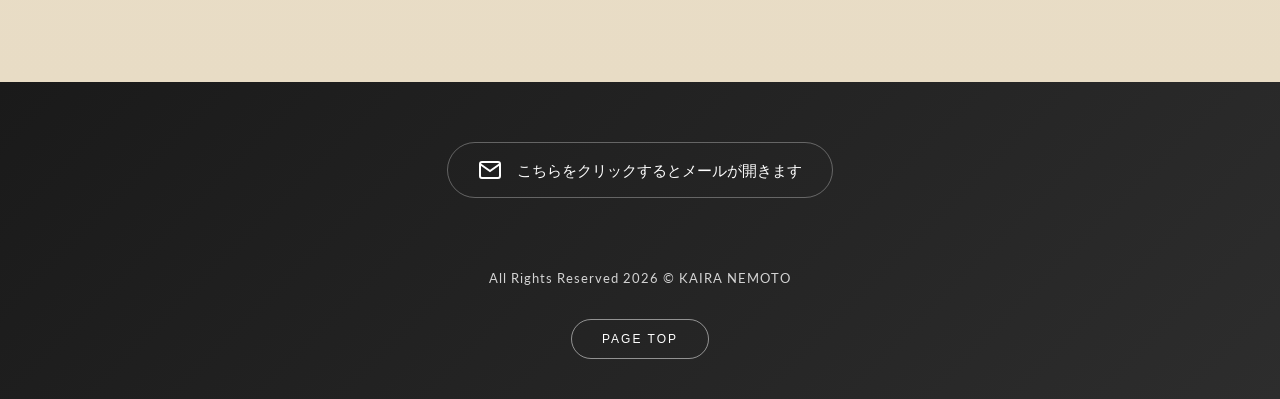
==== commit 2553ba40: "aa" ====
--- a/index.html
+++ b/index.html
@@ -62,7 +62,7 @@
             <div class="about-content">
               <p>平成17年生まれの現在20歳、千葉県在住です。</p>
               <p>東京情報大学に入学し、現在2年生です。</p>
-              <p>大学では情報学を専攻し、現在は画像認識を学んでいます。</p>
+              <p>大学では情報学を専攻し、現在は組込みシステムについて学んでいます。</p>
               <p>趣味はゲーム、映画鑑賞、スノーボード、弓道などです。</p>
             </div>
           </div>
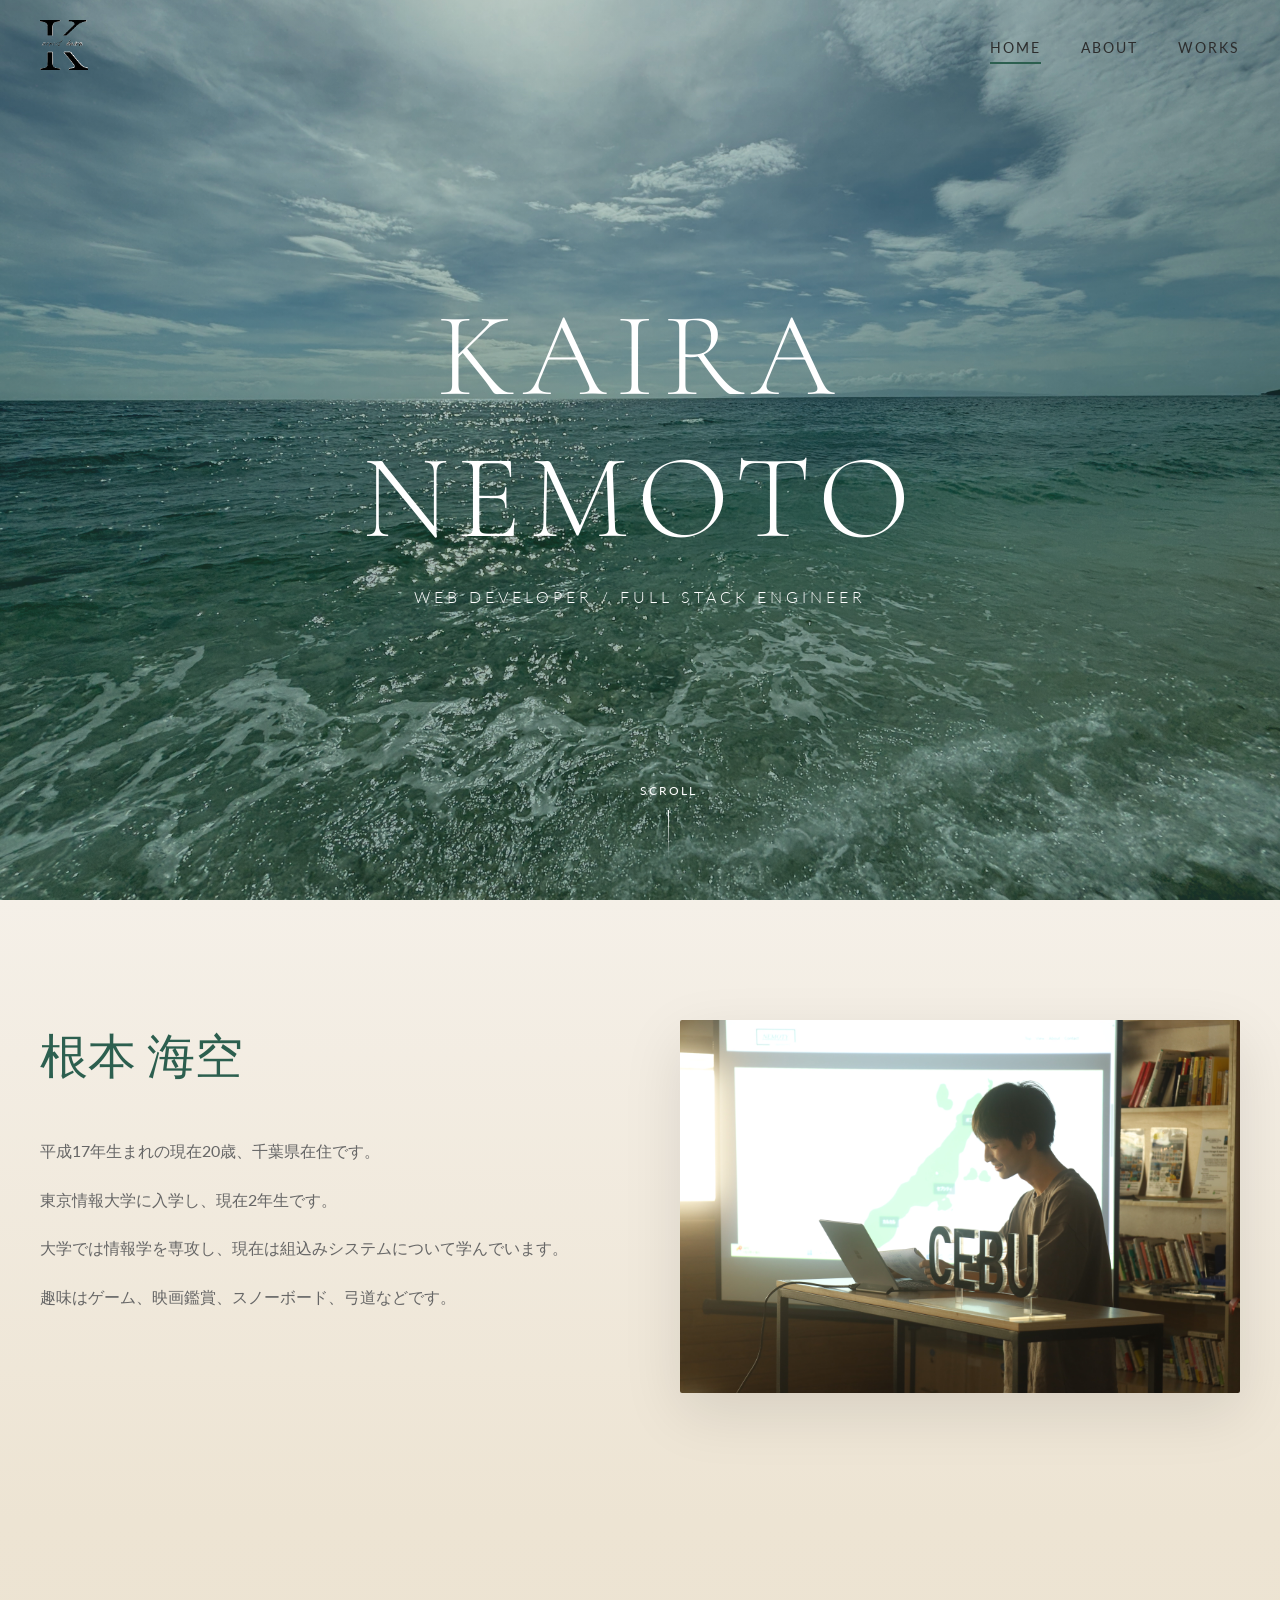
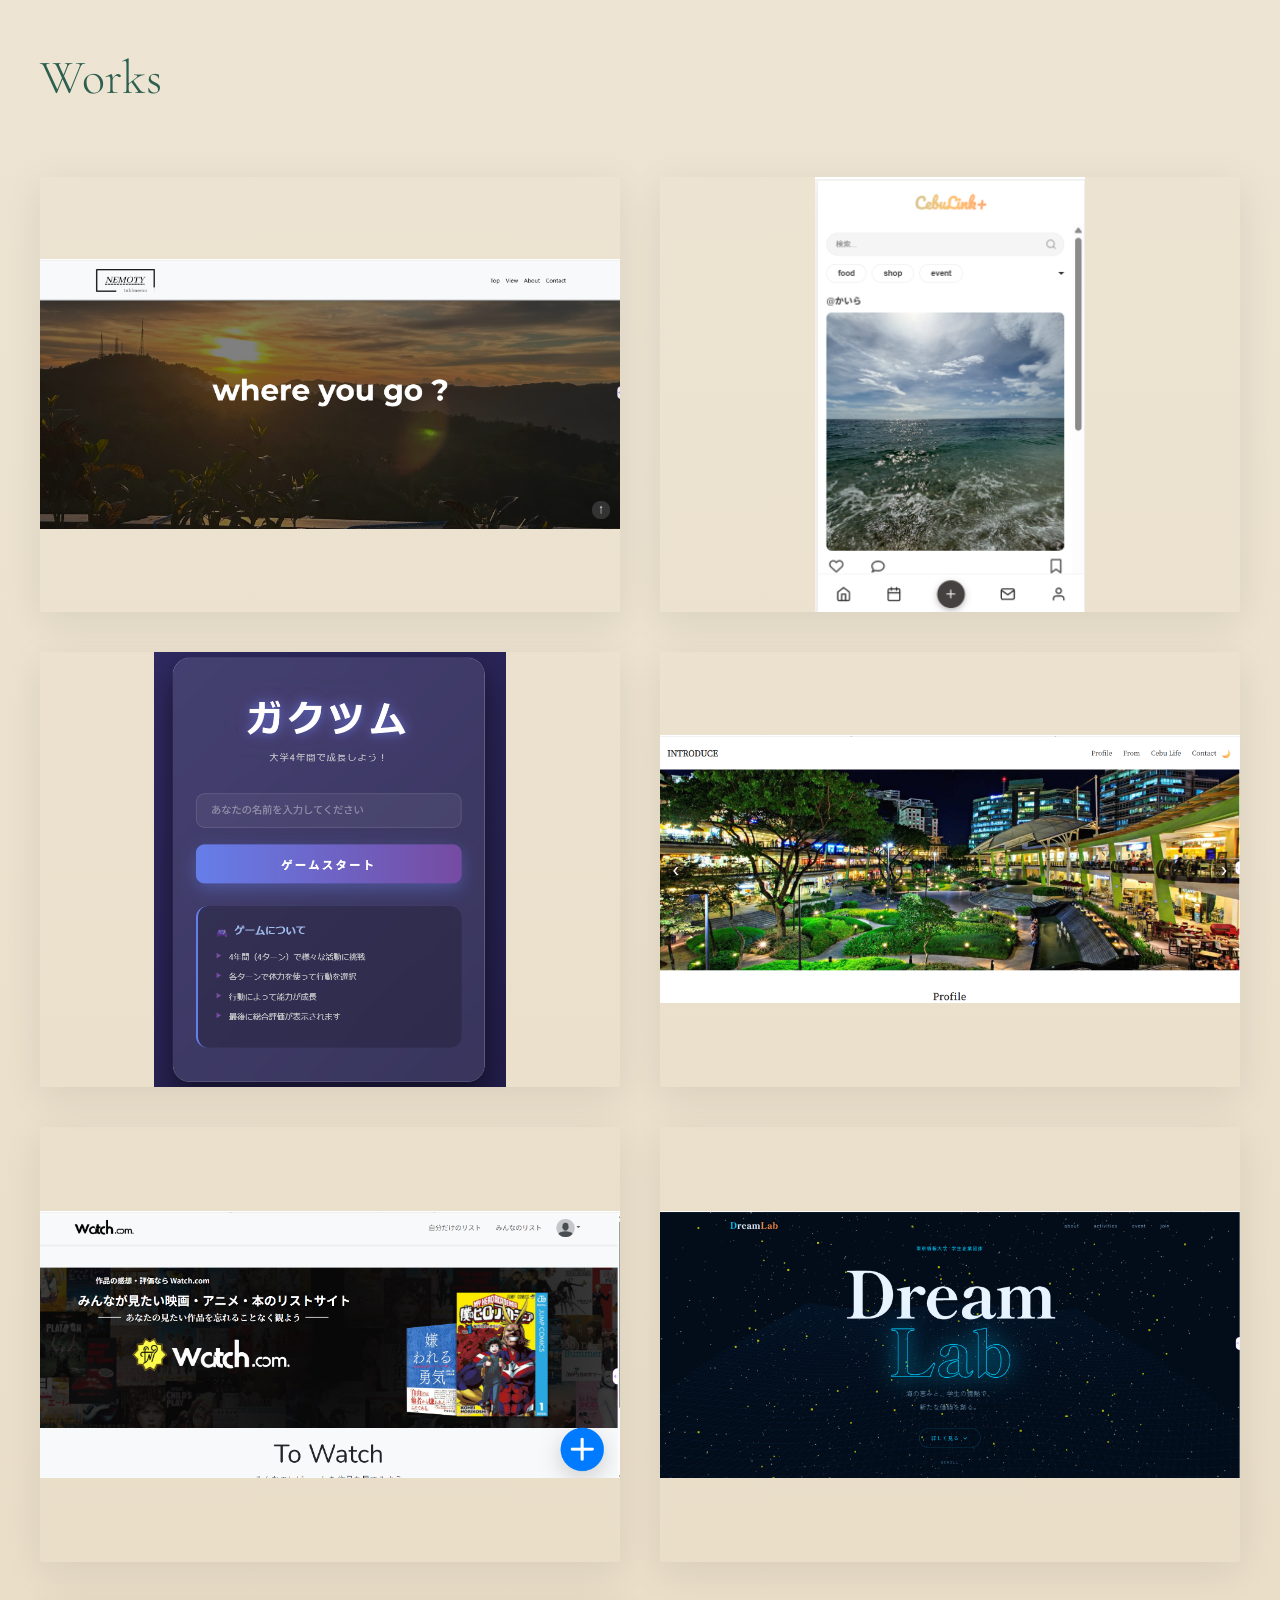
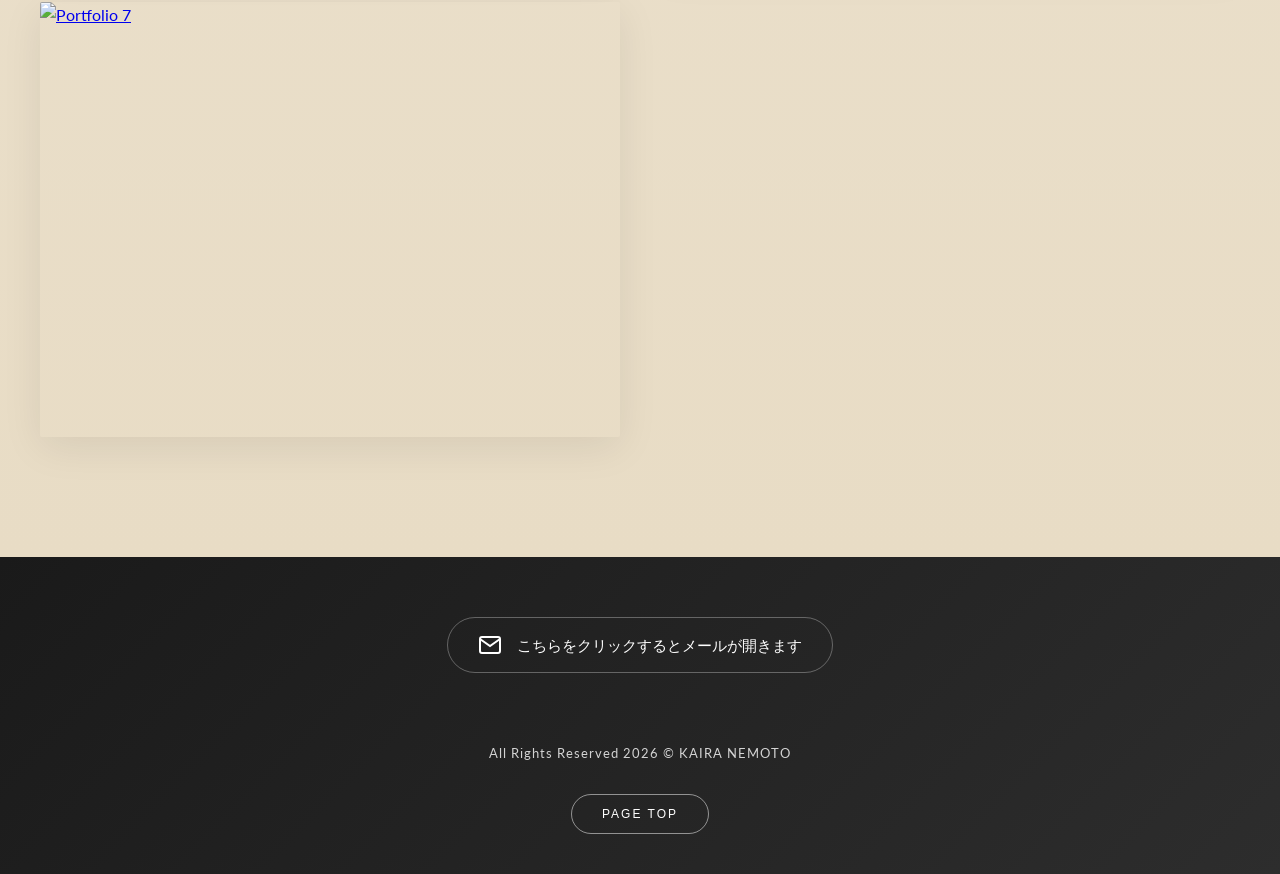
==== commit 830bf297: "work_gazou" ====
--- a/index.html
+++ b/index.html
@@ -203,6 +203,28 @@
               <div class="work-item">
                 <div class="work-image">
                   <img src="assets/img/work5.png" alt="Portfolio 2" />
+                </div>
+                <div class="work-overlay">
+                  <h3>to-do-list</h3>
+                  <p>to-do-list app</p>
+                </div>    
+              </div>
+            </a>
+            <a href="assets/next/work6.html">
+              <div class="work-item">
+                <div class="work-image">
+                  <img src="assets/img/work6.png" alt="Portfolio 6" />
+                </div>
+                <div class="work-overlay">
+                  <h3>to-do-list</h3>
+                  <p>to-do-list app</p>
+                </div>    
+              </div>
+            </a>
+            <a href="assets/next/work7.html">
+              <div class="work-item">
+                <div class="work-image">
+                  <img src="assets/img/work7.png" alt="Portfolio 7" />
                 </div>
                 <div class="work-overlay">
                   <h3>to-do-list</h3>
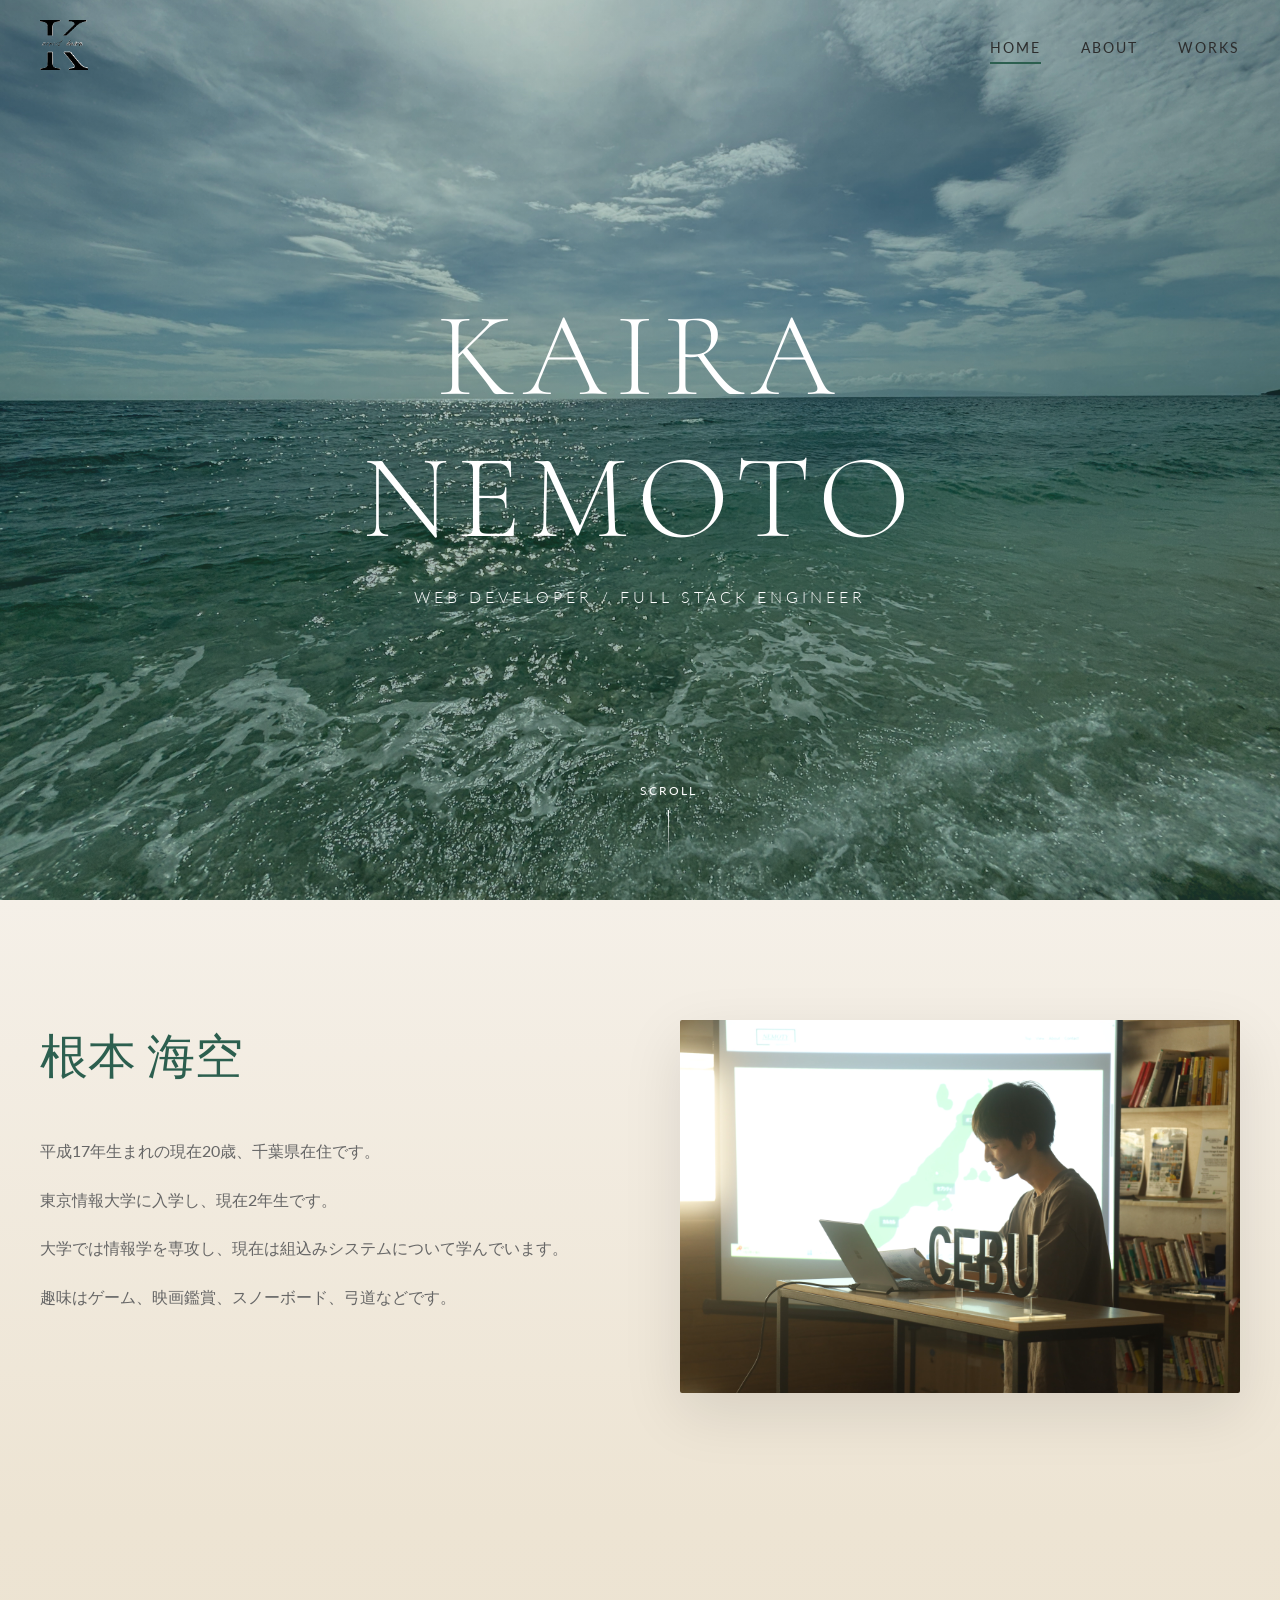
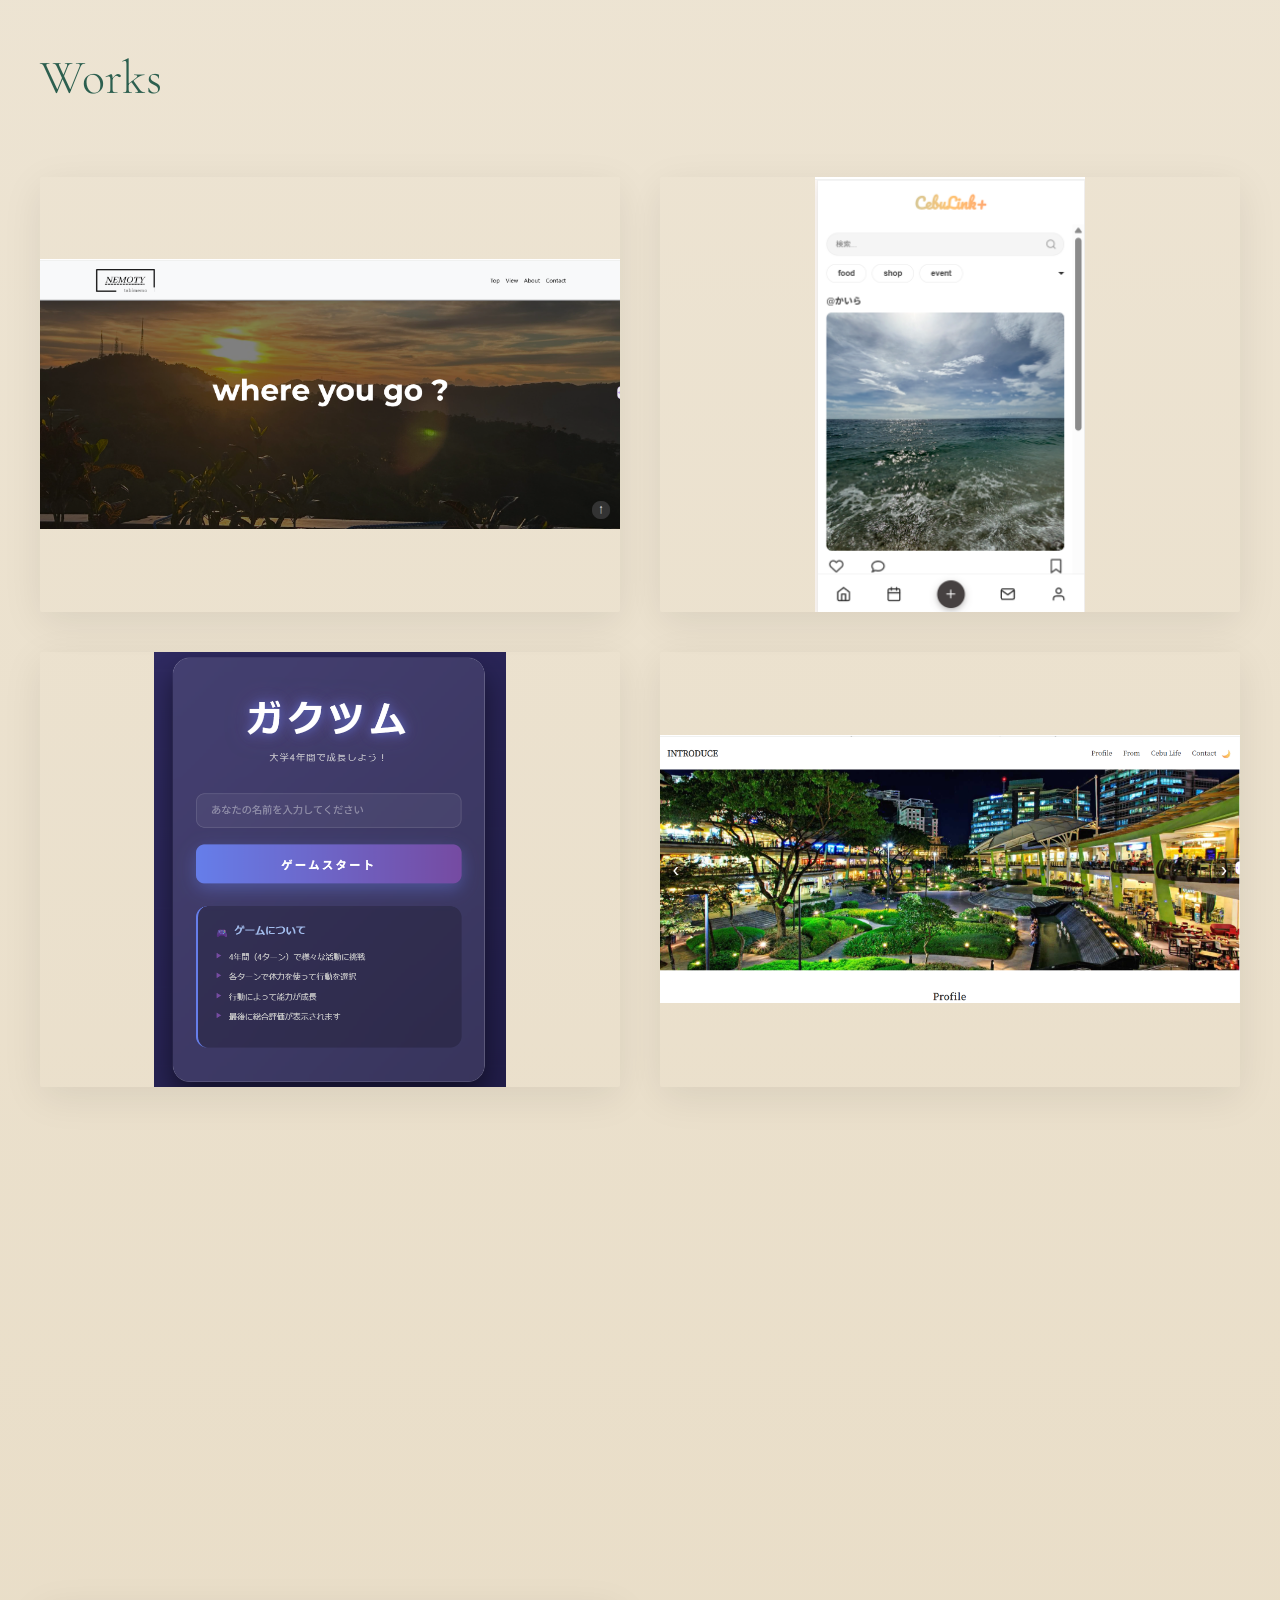
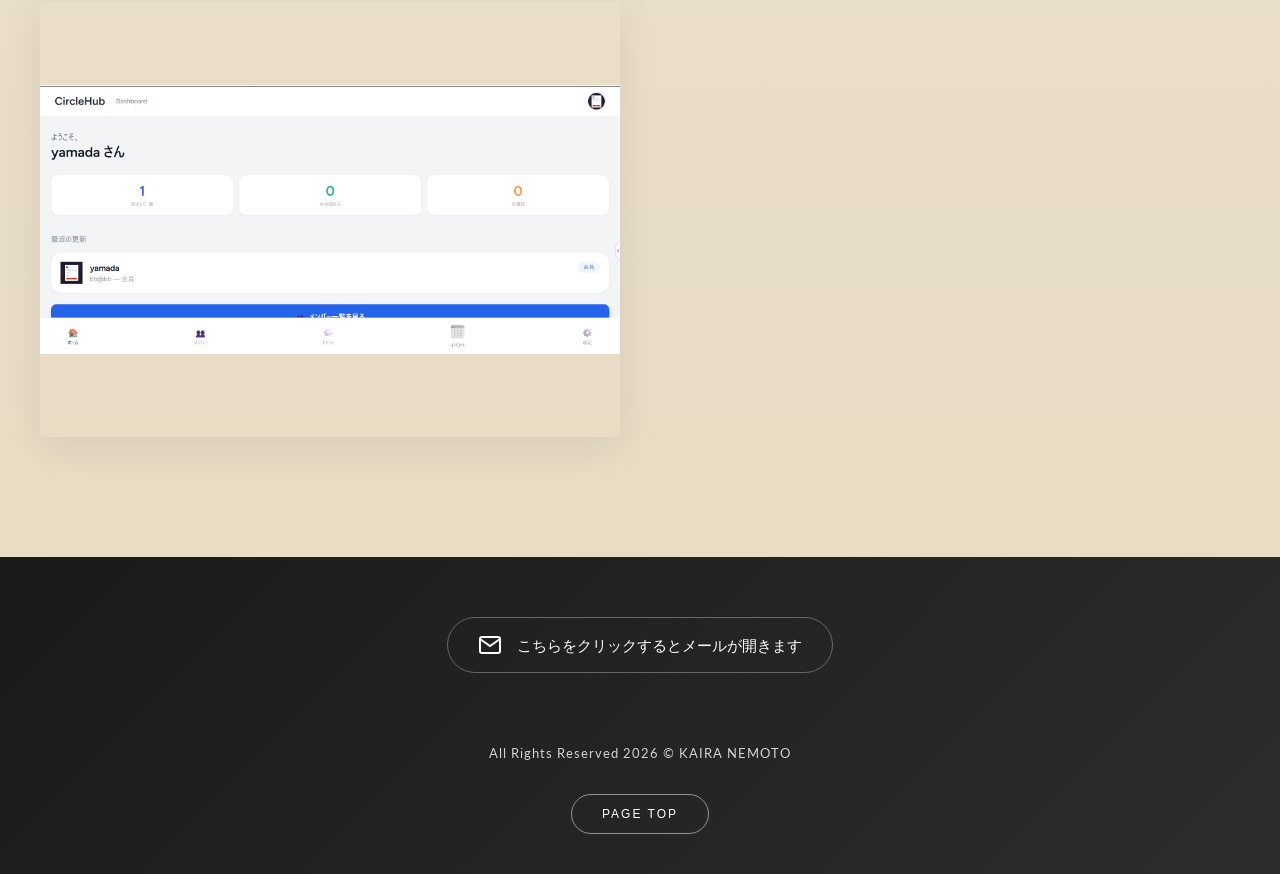
==== commit 802a2b0f: "all" ====
--- a/index.html
+++ b/index.html
@@ -62,7 +62,9 @@
             <div class="about-content">
               <p>平成17年生まれの現在20歳、千葉県在住です。</p>
               <p>東京情報大学に入学し、現在2年生です。</p>
-              <p>大学では情報学を専攻し、現在は組込みシステムについて学んでいます。</p>
+              <p>
+                大学では情報学を専攻し、現在は組込みシステムについて学んでいます。
+              </p>
               <p>趣味はゲーム、映画鑑賞、スノーボード、弓道などです。</p>
             </div>
           </div>
@@ -100,104 +102,26 @@
               </div>
             </a>
             <a href="assets/next/work3.html">
-            <div class="work-item">
-              <div class="work-image">
-                <img src="assets/img/work3.png" alt="Portfolio 3" />
-              </div>
-              <div class="work-overlay">
-                <h3>Portfolio 3</h3>
-                <p>Coming Soon</p>
-                <div class="work-icons">
-                  <button class="work-icon" aria-label="View">
-                    <svg
-                      width="24"
-                      height="24"
-                      viewBox="0 0 24 24"
-                      fill="none"
-                      stroke="currentColor"
-                    >
-                      <circle cx="11" cy="11" r="8" />
-                      <path d="m21 21-4.35-4.35" />
-                    </svg>
-                  </button>
-                  <button class="work-icon" aria-label="Mobile">
-                    <svg
-                      width="24"
-                      height="24"
-                      viewBox="0 0 24 24"
-                      fill="none"
-                      stroke="currentColor"
-                    >
-                      <rect x="5" y="2" width="14" height="20" rx="2" ry="2" />
-                      <line x1="12" y1="18" x2="12.01" y2="18" />
-                    </svg>
-                  </button>
-                  <button class="work-icon" aria-label="Like">
-                    <svg
-                      width="24"
-                      height="24"
-                      viewBox="0 0 24 24"
-                      fill="none"
-                      stroke="currentColor"
-                    >
-                      <path
-                        d="M20.84 4.61a5.5 5.5 0 0 0-7.78 0L12 5.67l-1.06-1.06a5.5 5.5 0 0 0-7.78 7.78l1.06 1.06L12 21.23l7.78-7.78 1.06-1.06a5.5 5.5 0 0 0 0-7.78z"
-                      />
-                    </svg>
-                  </button>
+              <div class="work-item">
+                <div class="work-image">
+                  <img src="assets/img/work3.png" alt="Portfolio 3" />
+                </div>
+                <div class="work-overlay">
+                  <h3>gakutumu</h3>
+                  <p>シリアスゲーム</p>
                 </div>
               </div>
-            </div>
             </a>
             <a href="assets/next/work4.html">
-            <div class="work-item">
-              <div class="work-image">
-                <img src="assets/img/work4.png" alt="Portfolio 4" />
-              </div>
-              <div class="work-overlay">
-                <h3>Portfolio 4</h3>
-                <p>Coming soon</p>
-                <div class="work-icons">
-                  <button class="work-icon" aria-label="View">
-                    <svg
-                      width="24"
-                      height="24"
-                      viewBox="0 0 24 24"
-                      fill="none"
-                      stroke="currentColor"
-                    >
-                      <circle cx="11" cy="11" r="8" />
-                      <path d="m21 21-4.35-4.35" />
-                    </svg>
-                  </button>
-                  <button class="work-icon" aria-label="Mobile">
-                    <svg
-                      width="24"
-                      height="24"
-                      viewBox="0 0 24 24"
-                      fill="none"
-                      stroke="currentColor"
-                    >
-                      <rect x="5" y="2" width="14" height="20" rx="2" ry="2" />
-                      <line x1="12" y1="18" x2="12.01" y2="18" />
-                    </svg>
-                  </button>
-                  <button class="work-icon" aria-label="Like">
-                    <svg
-                      width="24"
-                      height="24"
-                      viewBox="0 0 24 24"
-                      fill="none"
-                      stroke="currentColor"
-                    >
-                      <path
-                        d="M20.84 4.61a5.5 5.5 0 0 0-7.78 0L12 5.67l-1.06-1.06a5.5 5.5 0 0 0-7.78 7.78l1.06 1.06L12 21.23l7.78-7.78 1.06-1.06a5.5 5.5 0 0 0 0-7.78z"
-                      />
-                    </svg>
-                  </button>
+              <div class="work-item">
+                <div class="work-image">
+                  <img src="assets/img/work4.png" alt="Portfolio 4" />
+                </div>
+                <div class="work-overlay">
+                  <h3>プログラミング教材</h3>
+                  <p>某IT企業（IT人材育成事業）の教材制作業務</p>
                 </div>
               </div>
-            </div>
             </a>
             <a href="assets/next/work5.html">
               <div class="work-item">
@@ -206,8 +130,8 @@
                 </div>
                 <div class="work-overlay">
                   <h3>to-do-list</h3>
-                  <p>to-do-list app</p>
-                </div>    
+                  <p>映画やアニメの視聴記録と評価、リスト作成アプリ</p>
+                </div>
               </div>
             </a>
             <a href="assets/next/work6.html">
@@ -216,9 +140,9 @@
                   <img src="assets/img/work6.png" alt="Portfolio 6" />
                 </div>
                 <div class="work-overlay">
-                  <h3>to-do-list</h3>
-                  <p>to-do-list app</p>
-                </div>    
+                  <h3>DreamLabのwebサイト</h3>
+                  <p>学生団体DreamLabのサイト</p>
+                </div>
               </div>
             </a>
             <a href="assets/next/work7.html">
@@ -227,9 +151,9 @@
                   <img src="assets/img/work7.png" alt="Portfolio 7" />
                 </div>
                 <div class="work-overlay">
-                  <h3>to-do-list</h3>
-                  <p>to-do-list app</p>
-                </div>    
+                  <h3>サークル管理アプリ</h3>
+                  <p>メンバーの管理とイベントを管理できるアプリ</p>
+                </div>
               </div>
             </a>
           </div>
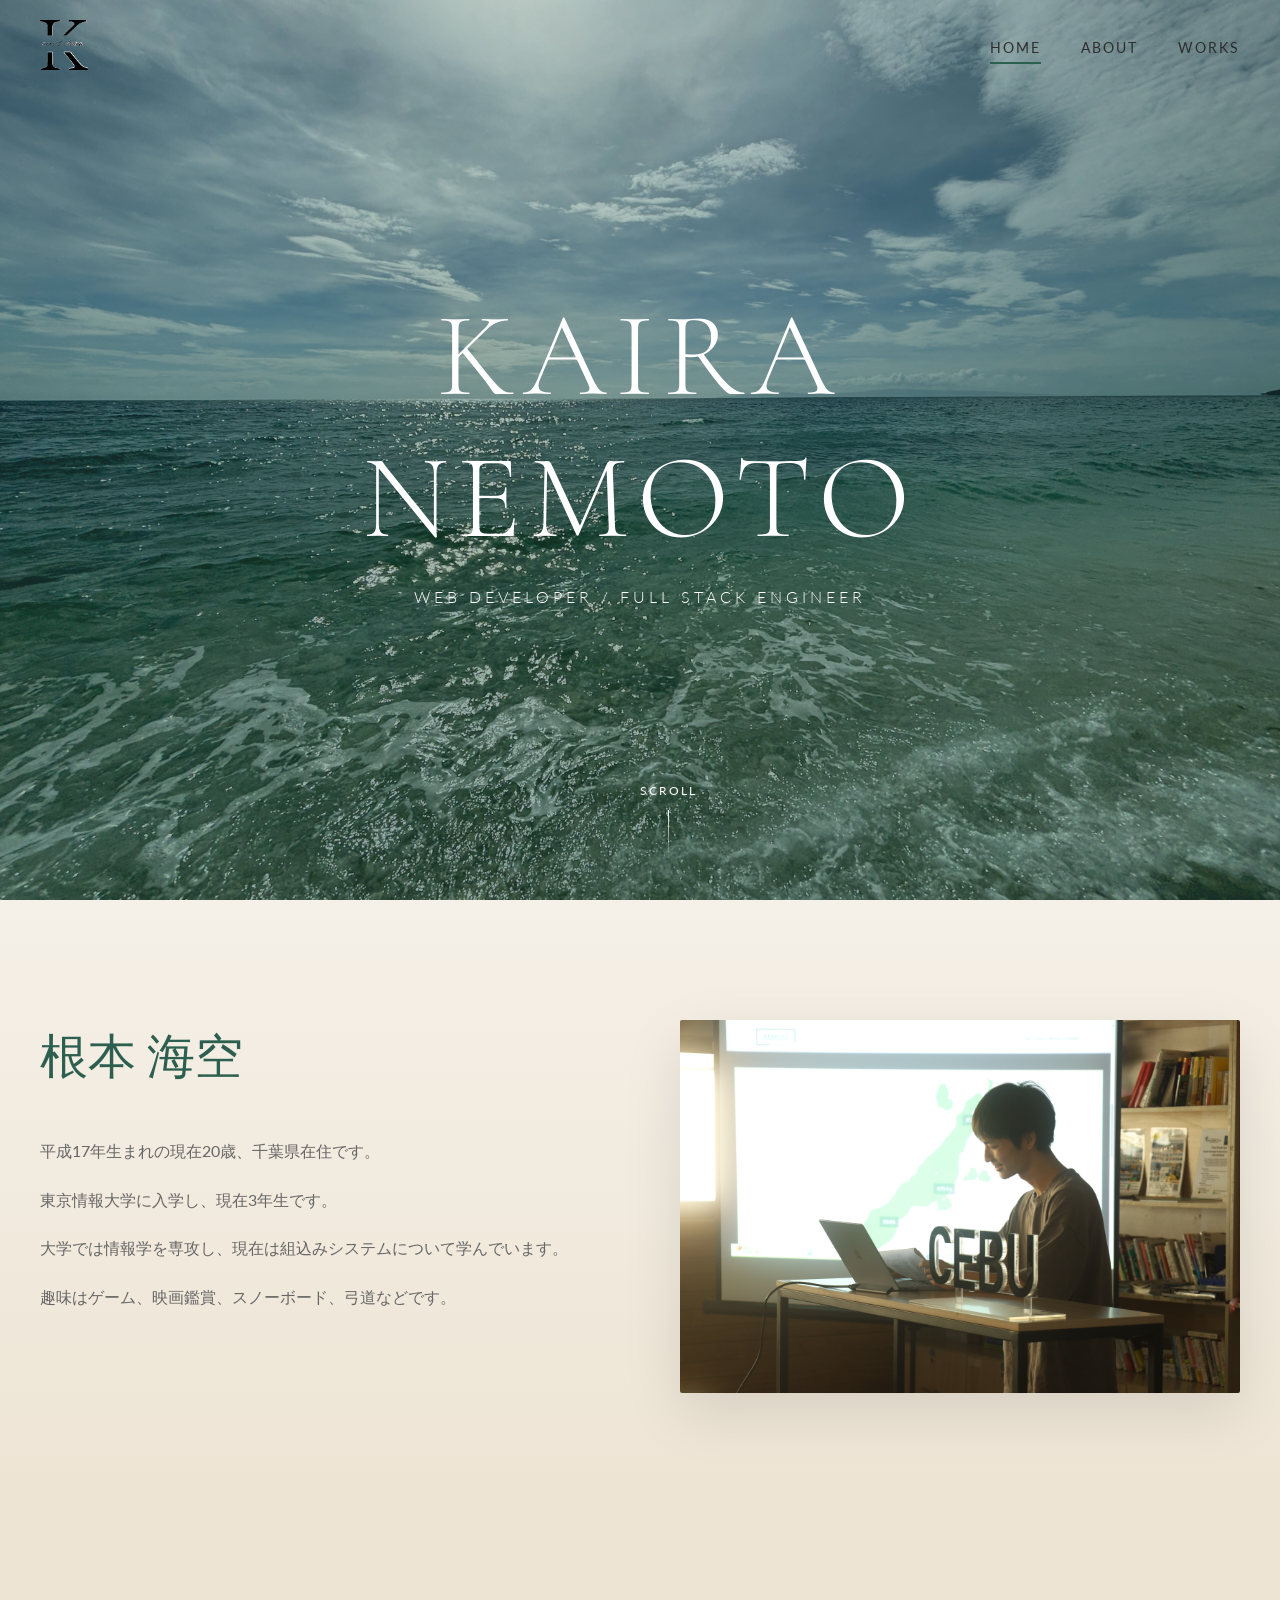
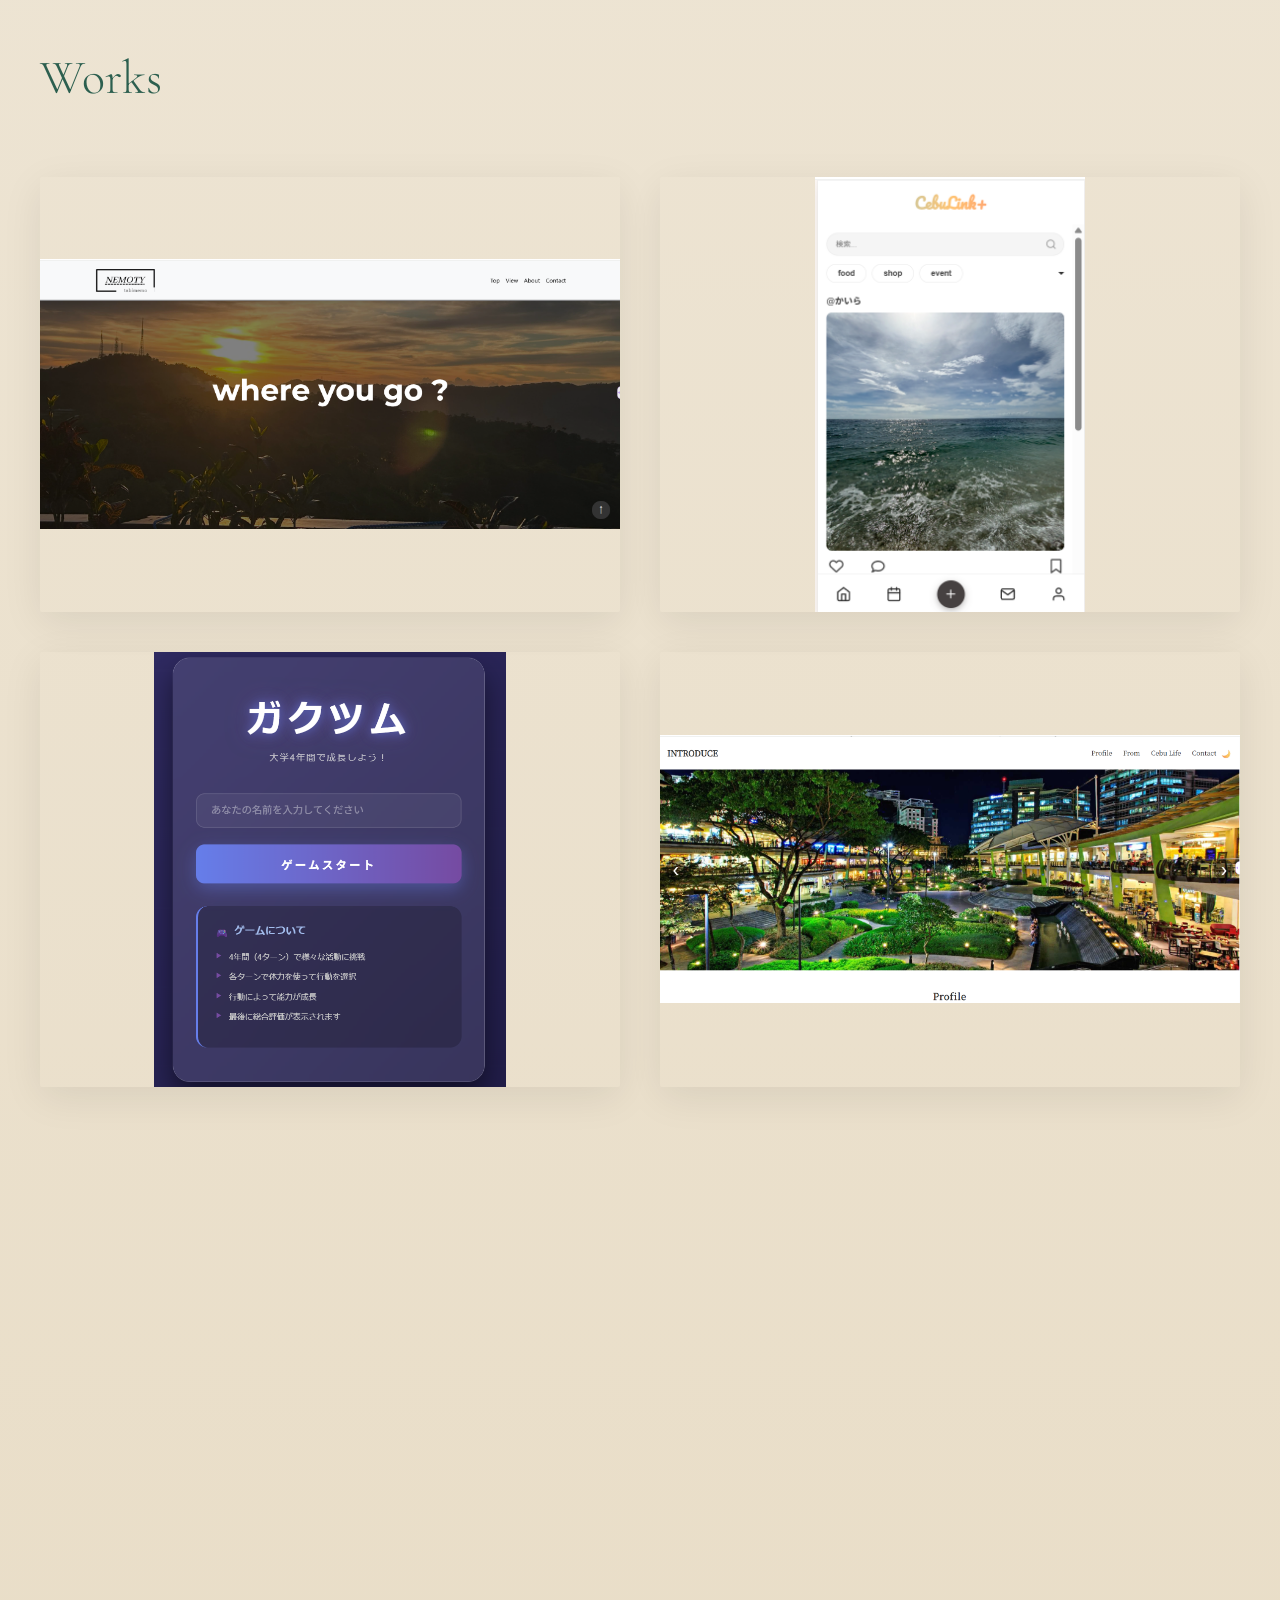
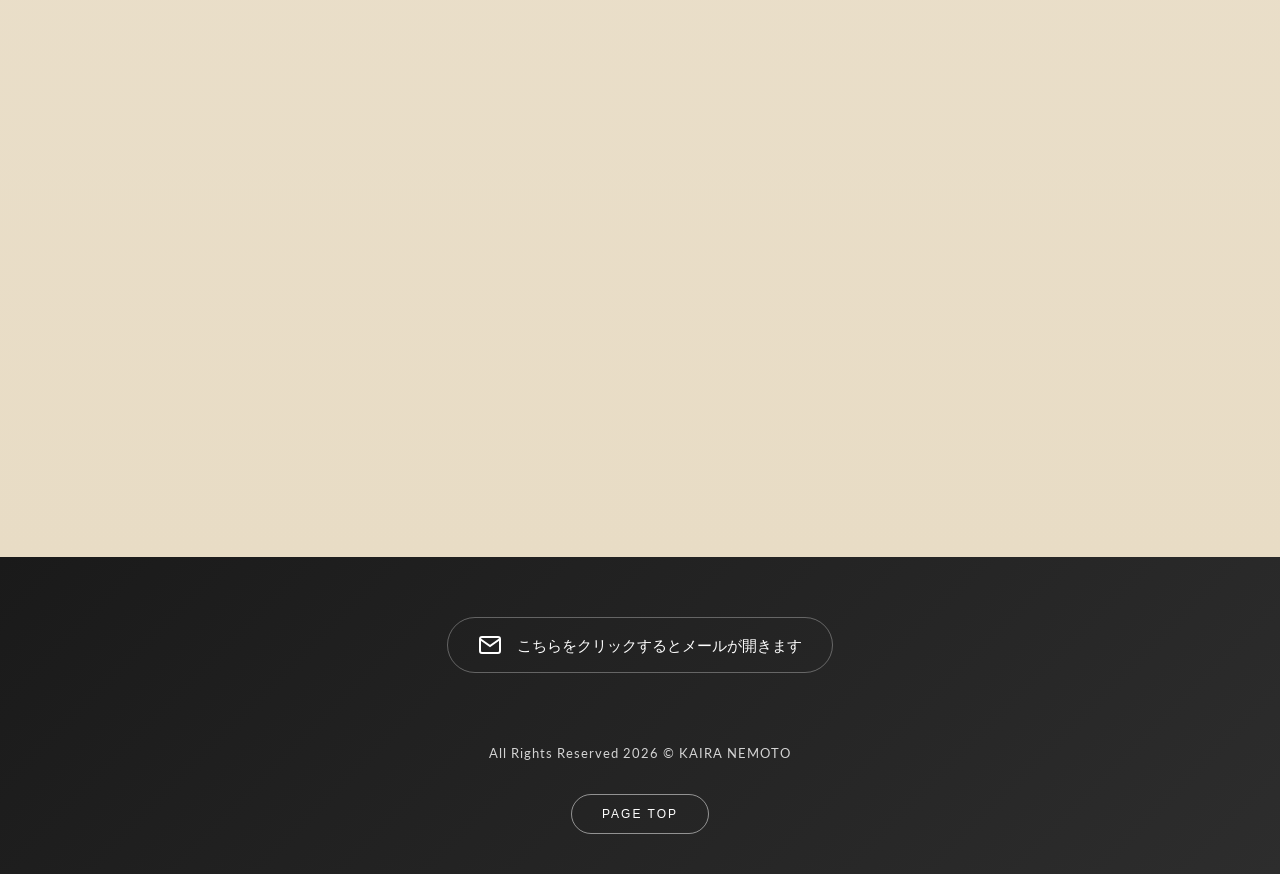
==== commit 91e4ed35: "all" ====
--- a/index.html
+++ b/index.html
@@ -61,7 +61,7 @@
             <h2 class="section-title">根本 海空</h2>
             <div class="about-content">
               <p>平成17年生まれの現在20歳、千葉県在住です。</p>
-              <p>東京情報大学に入学し、現在2年生です。</p>
+              <p>東京情報大学に入学し、現在3年生です。</p>
               <p>
                 大学では情報学を専攻し、現在は組込みシステムについて学んでいます。
               </p>
